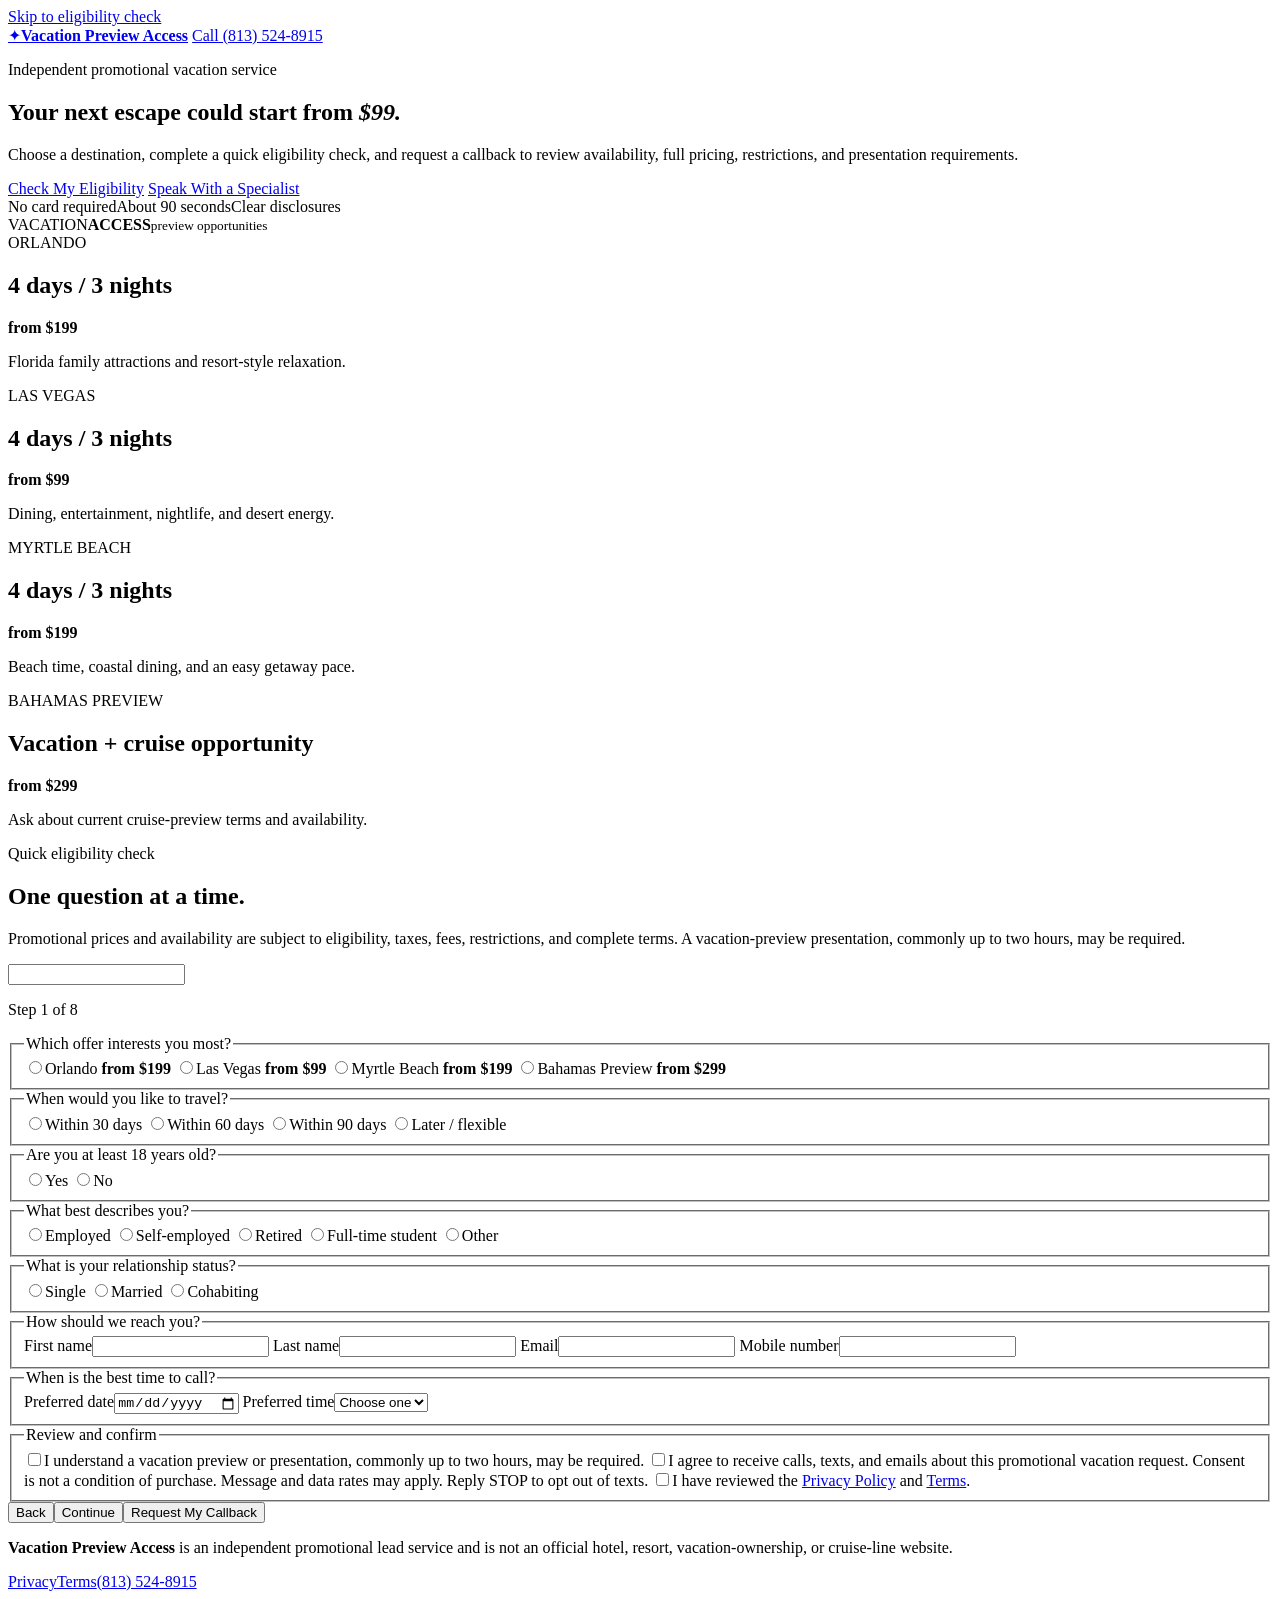
==== index.html @ b7e9beb2 "Launch cinematic vacation lead funnel" ====
<!doctype html>
<html lang="en">
<head>
  <meta charset="utf-8">
  <meta name="viewport" content="width=device-width,initial-scale=1,viewport-fit=cover">
  <meta name="description" content="Check eligibility for promotional vacation-preview opportunities in Orlando, Las Vegas, Myrtle Beach and a Bahamas cruise preview.">
  <meta name="theme-color" content="#061019">
  <title>Vacation Preview Access | Promotional Getaways</title>
  <link rel="stylesheet" href="/assets/styles.css">
</head>
<body>
  <a class="skip" href="#lead-form">Skip to eligibility check</a>
  <div class="ambient" aria-hidden="true"><i></i><i></i><i></i></div>
  <header class="topbar">
    <a class="brand" href="#top"><span>✦</span><strong>Vacation Preview Access</strong></a>
    <a class="call" href="tel:+18135248915">Call (813) 524-8915</a>
  </header>

  <main id="top">
    <section class="hero">
      <div class="hero-copy">
        <p class="eyebrow">Independent promotional vacation service</p>
        <h1>Your next escape could start from <em>$99.</em></h1>
        <p class="lede">Choose a destination, complete a quick eligibility check, and request a callback to review availability, full pricing, restrictions, and presentation requirements.</p>
        <div class="hero-actions">
          <a class="btn primary" href="#lead-form">Check My Eligibility</a>
          <a class="btn secondary" href="tel:+18135248915">Speak With a Specialist</a>
        </div>
        <div class="trust"><span>No card required</span><span>About 90 seconds</span><span>Clear disclosures</span></div>
      </div>
      <div class="orb" aria-hidden="true"><div><span>VACATION</span><strong>ACCESS</strong><small>preview opportunities</small></div></div>
    </section>

    <section class="offers" aria-label="Promotional vacation opportunities">
      <article><span>ORLANDO</span><h2>4 days / 3 nights</h2><strong>from $199</strong><p>Florida family attractions and resort-style relaxation.</p></article>
      <article><span>LAS VEGAS</span><h2>4 days / 3 nights</h2><strong>from $99</strong><p>Dining, entertainment, nightlife, and desert energy.</p></article>
      <article><span>MYRTLE BEACH</span><h2>4 days / 3 nights</h2><strong>from $199</strong><p>Beach time, coastal dining, and an easy getaway pace.</p></article>
      <article><span>BAHAMAS PREVIEW</span><h2>Vacation + cruise opportunity</h2><strong>from $299</strong><p>Ask about current cruise-preview terms and availability.</p></article>
    </section>

    <section class="form-shell" id="lead-form">
      <div class="form-intro">
        <p class="eyebrow">Quick eligibility check</p>
        <h2>One question at a time.</h2>
        <p>Promotional prices and availability are subject to eligibility, taxes, fees, restrictions, and complete terms. A vacation-preview presentation, commonly up to two hours, may be required.</p>
      </div>

      <form id="vacationForm" novalidate>
        <input type="text" name="website" class="hp" tabindex="-1" autocomplete="off">
        <input type="hidden" name="utm_source"><input type="hidden" name="utm_campaign"><input type="hidden" name="utm_medium">
        <div class="progress"><span id="progressBar"></span></div>
        <p class="step-label" id="stepLabel">Step 1 of 8</p>

        <fieldset class="step active"><legend>Which offer interests you most?</legend><div class="choices">
          <label><input type="radio" name="destination" value="Orlando from $199" required><span>Orlando <b>from $199</b></span></label>
          <label><input type="radio" name="destination" value="Las Vegas from $99"><span>Las Vegas <b>from $99</b></span></label>
          <label><input type="radio" name="destination" value="Myrtle Beach from $199"><span>Myrtle Beach <b>from $199</b></span></label>
          <label><input type="radio" name="destination" value="Bahamas preview from $299"><span>Bahamas Preview <b>from $299</b></span></label>
        </div></fieldset>

        <fieldset class="step"><legend>When would you like to travel?</legend><div class="choices compact">
          <label><input type="radio" name="travel_window" value="Within 30 days" required><span>Within 30 days</span></label>
          <label><input type="radio" name="travel_window" value="Within 60 days"><span>Within 60 days</span></label>
          <label><input type="radio" name="travel_window" value="Within 90 days"><span>Within 90 days</span></label>
          <label><input type="radio" name="travel_window" value="Later / flexible"><span>Later / flexible</span></label>
        </div></fieldset>

        <fieldset class="step"><legend>Are you at least 18 years old?</legend><div class="choices compact">
          <label><input type="radio" name="age_18_plus" value="Yes" required><span>Yes</span></label>
          <label><input type="radio" name="age_18_plus" value="No"><span>No</span></label>
        </div></fieldset>

        <fieldset class="step"><legend>What best describes you?</legend><div class="choices compact">
          <label><input type="radio" name="employment" value="Employed" required><span>Employed</span></label>
          <label><input type="radio" name="employment" value="Self-employed"><span>Self-employed</span></label>
          <label><input type="radio" name="employment" value="Retired"><span>Retired</span></label>
          <label><input type="radio" name="employment" value="Full-time student"><span>Full-time student</span></label>
          <label><input type="radio" name="employment" value="Other"><span>Other</span></label>
        </div></fieldset>

        <fieldset class="step"><legend>What is your relationship status?</legend><div class="choices compact">
          <label><input type="radio" name="relationship" value="Single" required><span>Single</span></label>
          <label><input type="radio" name="relationship" value="Married"><span>Married</span></label>
          <label><input type="radio" name="relationship" value="Cohabiting"><span>Cohabiting</span></label>
        </div></fieldset>

        <fieldset class="step"><legend>How should we reach you?</legend><div class="fields">
          <label>First name<input name="first_name" autocomplete="given-name" required></label>
          <label>Last name<input name="last_name" autocomplete="family-name" required></label>
          <label>Email<input name="email" type="email" autocomplete="email" required></label>
          <label>Mobile number<input name="phone" type="tel" autocomplete="tel" inputmode="tel" required></label>
        </div></fieldset>

        <fieldset class="step"><legend>When is the best time to call?</legend><div class="fields">
          <label>Preferred date<input name="callback_date" type="date" required></label>
          <label>Preferred time<select name="callback_time" required><option value="">Choose one</option><option>Morning</option><option>Afternoon</option><option>Evening</option></select></label>
        </div></fieldset>

        <fieldset class="step"><legend>Review and confirm</legend>
          <div id="review" class="review"></div>
          <label class="check"><input type="checkbox" name="presentation_ack" required><span>I understand a vacation preview or presentation, commonly up to two hours, may be required.</span></label>
          <label class="check"><input type="checkbox" name="contact_consent" required><span>I agree to receive calls, texts, and emails about this promotional vacation request. Consent is not a condition of purchase. Message and data rates may apply. Reply STOP to opt out of texts.</span></label>
          <label class="check"><input type="checkbox" name="privacy_ack" required><span>I have reviewed the <a href="/privacy.html" target="_blank">Privacy Policy</a> and <a href="/terms.html" target="_blank">Terms</a>.</span></label>
        </fieldset>

        <div class="error" id="formError" role="alert"></div>
        <div class="actions"><button type="button" id="backBtn" class="btn secondary">Back</button><button type="button" id="nextBtn" class="btn primary">Continue</button><button type="submit" id="submitBtn" class="btn primary hidden">Request My Callback</button></div>
      </form>

      <div id="result" class="result hidden" aria-live="polite"></div>
    </section>
  </main>

  <footer><p><strong>Vacation Preview Access</strong> is an independent promotional lead service and is not an official hotel, resort, vacation-ownership, or cruise-line website.</p><nav><a href="/privacy.html">Privacy</a><a href="/terms.html">Terms</a><a href="tel:+18135248915">(813) 524-8915</a></nav></footer>
  <script src="/assets/app.js" defer></script>
</body>
</html>
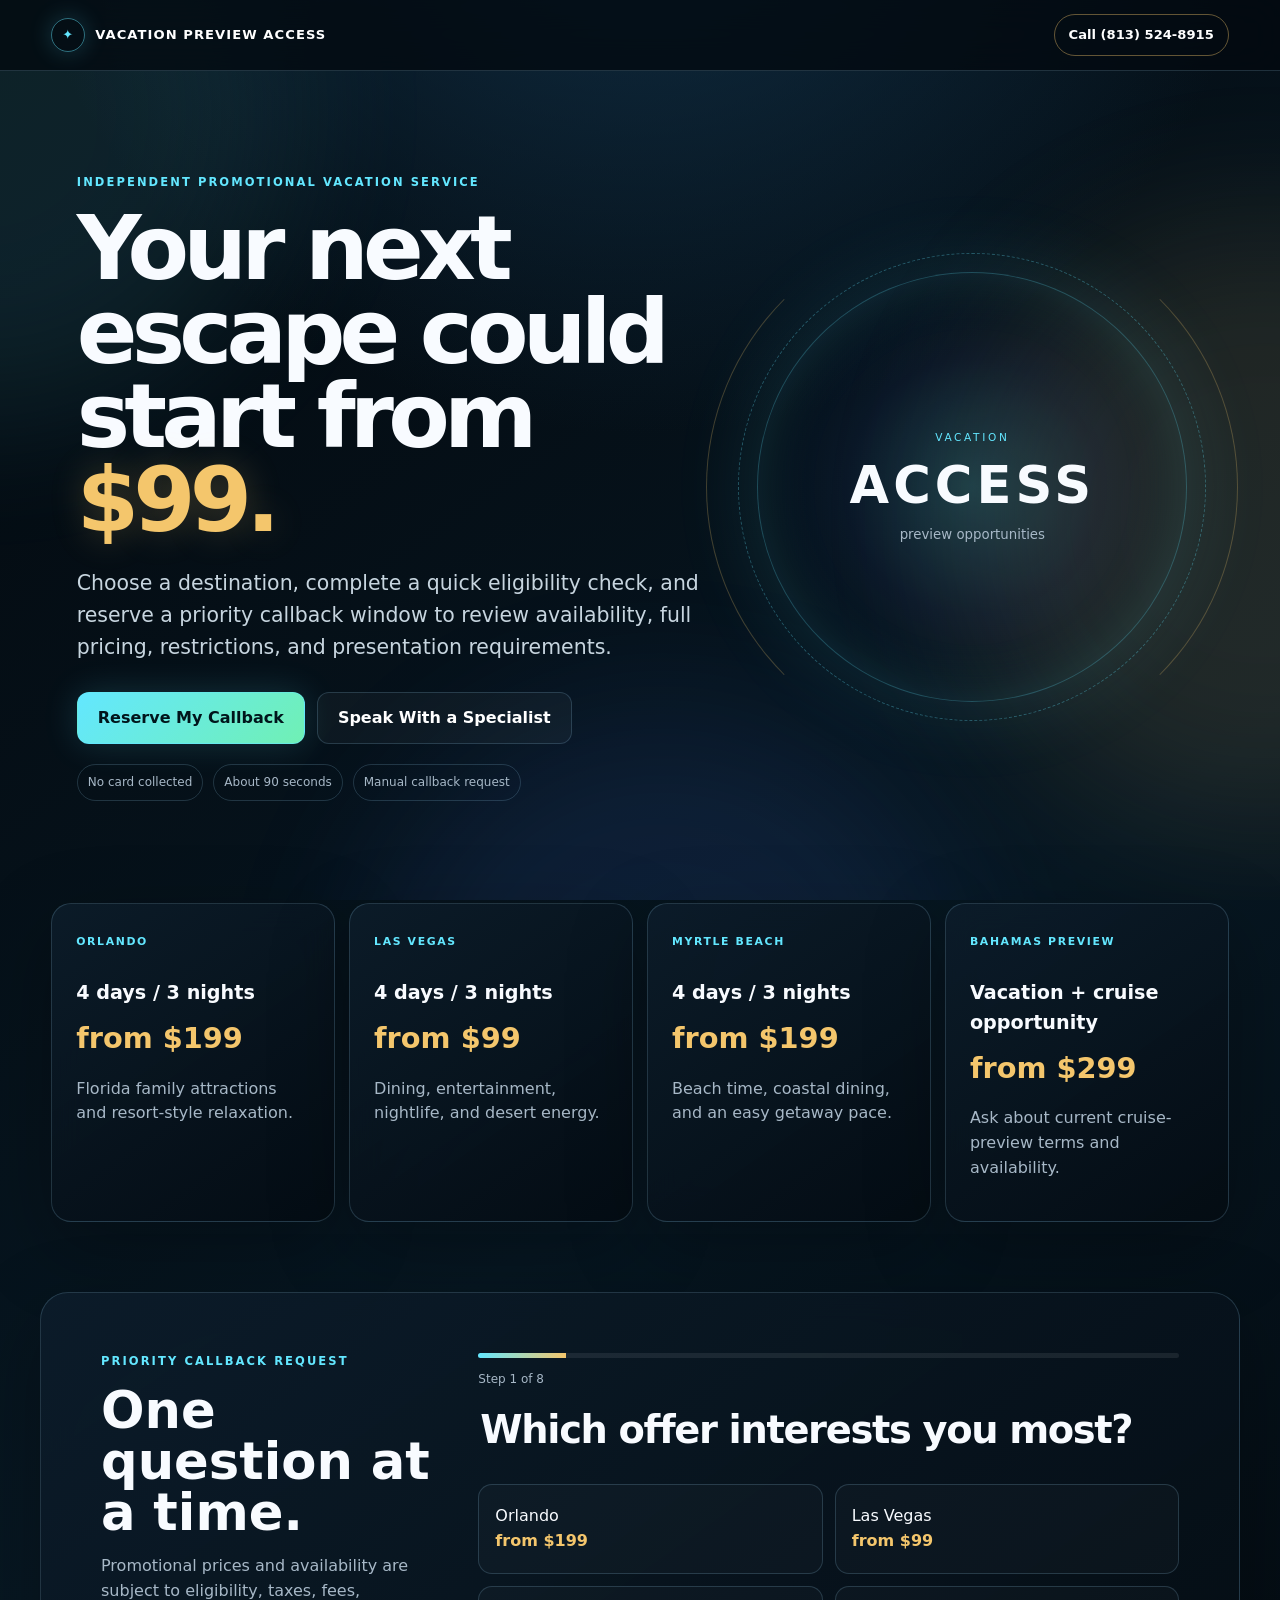
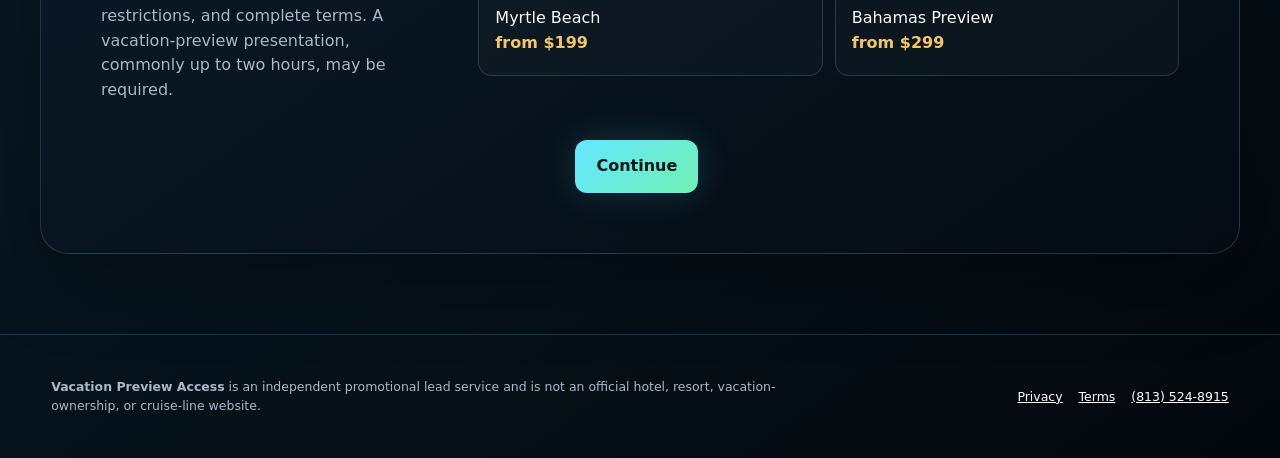
==== commit 9cd0f072: "Add compliant priority callback commitment and no-payment disclosure" ====
--- a/index.html
+++ b/index.html
@@ -21,12 +21,12 @@
       <div class="hero-copy">
         <p class="eyebrow">Independent promotional vacation service</p>
         <h1>Your next escape could start from <em>$99.</em></h1>
-        <p class="lede">Choose a destination, complete a quick eligibility check, and request a callback to review availability, full pricing, restrictions, and presentation requirements.</p>
+        <p class="lede">Choose a destination, complete a quick eligibility check, and reserve a priority callback window to review availability, full pricing, restrictions, and presentation requirements.</p>
         <div class="hero-actions">
-          <a class="btn primary" href="#lead-form">Check My Eligibility</a>
+          <a class="btn primary" href="#lead-form">Reserve My Callback</a>
           <a class="btn secondary" href="tel:+18135248915">Speak With a Specialist</a>
         </div>
-        <div class="trust"><span>No card required</span><span>About 90 seconds</span><span>Clear disclosures</span></div>
+        <div class="trust"><span>No card collected</span><span>About 90 seconds</span><span>Manual callback request</span></div>
       </div>
       <div class="orb" aria-hidden="true"><div><span>VACATION</span><strong>ACCESS</strong><small>preview opportunities</small></div></div>
     </section>
@@ -40,7 +40,7 @@
 
     <section class="form-shell" id="lead-form">
       <div class="form-intro">
-        <p class="eyebrow">Quick eligibility check</p>
+        <p class="eyebrow">Priority callback request</p>
         <h2>One question at a time.</h2>
         <p>Promotional prices and availability are subject to eligibility, taxes, fees, restrictions, and complete terms. A vacation-preview presentation, commonly up to two hours, may be required.</p>
       </div>
@@ -91,20 +91,22 @@
           <label>Mobile number<input name="phone" type="tel" autocomplete="tel" inputmode="tel" required></label>
         </div></fieldset>
 
-        <fieldset class="step"><legend>When is the best time to call?</legend><div class="fields">
+        <fieldset class="step"><legend>When do you expect to be available?</legend><div class="fields">
           <label>Preferred date<input name="callback_date" type="date" required></label>
           <label>Preferred time<select name="callback_time" required><option value="">Choose one</option><option>Morning</option><option>Afternoon</option><option>Evening</option></select></label>
         </div></fieldset>
 
-        <fieldset class="step"><legend>Review and confirm</legend>
+        <fieldset class="step"><legend>Confirm your priority callback</legend>
           <div id="review" class="review"></div>
-          <label class="check"><input type="checkbox" name="presentation_ack" required><span>I understand a vacation preview or presentation, commonly up to two hours, may be required.</span></label>
-          <label class="check"><input type="checkbox" name="contact_consent" required><span>I agree to receive calls, texts, and emails about this promotional vacation request. Consent is not a condition of purchase. Message and data rates may apply. Reply STOP to opt out of texts.</span></label>
+          <label class="check"><input type="checkbox" name="presentation_ack" required><span>I understand a vacation preview or sales presentation, commonly up to two hours, may be required.</span></label>
+          <label class="check"><input type="checkbox" name="callback_commitment" required><span>I selected a callback window when I expect to be available and intend to answer or return the call.</span></label>
+          <label class="check"><input type="checkbox" name="sales_ack" required><span>I understand this is a promotional sales callback request. No travel is reserved, and no payment card is requested, stored, authorized, or charged through this website.</span></label>
+          <label class="check"><input type="checkbox" name="contact_consent" required><span>I authorize Vacation Preview Access to contact me by a manual live telephone call and email about my requested promotional vacation opportunity. I understand the callback may include a sales offer. Consent is not a condition of purchase, and submitting this form does not create a charge or reservation.</span></label>
           <label class="check"><input type="checkbox" name="privacy_ack" required><span>I have reviewed the <a href="/privacy.html" target="_blank">Privacy Policy</a> and <a href="/terms.html" target="_blank">Terms</a>.</span></label>
         </fieldset>
 
         <div class="error" id="formError" role="alert"></div>
-        <div class="actions"><button type="button" id="backBtn" class="btn secondary">Back</button><button type="button" id="nextBtn" class="btn primary">Continue</button><button type="submit" id="submitBtn" class="btn primary hidden">Request My Callback</button></div>
+        <div class="actions"><button type="button" id="backBtn" class="btn secondary">Back</button><button type="button" id="nextBtn" class="btn primary">Continue</button><button type="submit" id="submitBtn" class="btn primary hidden">Reserve Priority Callback</button></div>
       </form>
 
       <div id="result" class="result hidden" aria-live="polite"></div>
--- a/assets/styles.css
+++ b/assets/styles.css
@@ -0,0 +1 @@
+:root{--bg:#061019;--panel:rgba(10,25,37,.82);--line:rgba(163,222,255,.18);--text:#f8fbff;--muted:#a7b8c7;--cyan:#63e7ff;--gold:#f4c66c;--green:#70f0b4}*{box-sizing:border-box}html{scroll-behavior:smooth}body{margin:0;background:radial-gradient(circle at 50% -10%,#12334b 0,transparent 40rem),linear-gradient(145deg,#03080d,#071722 55%,#03080d);color:var(--text);font-family:Inter,ui-sans-serif,system-ui,-apple-system,BlinkMacSystemFont,"Segoe UI",sans-serif;line-height:1.55}.skip{position:fixed;left:12px;top:-80px;z-index:99;padding:10px 14px;background:#fff;color:#000}.skip:focus{top:12px}.ambient{position:fixed;inset:0;overflow:hidden;pointer-events:none}.ambient i{position:absolute;width:38rem;height:38rem;border-radius:50%;filter:blur(80px);opacity:.11;background:var(--cyan);animation:drift 14s ease-in-out infinite alternate}.ambient i:nth-child(1){left:-20rem;top:-12rem}.ambient i:nth-child(2){right:-18rem;top:24%;background:var(--gold);animation-delay:-5s}.ambient i:nth-child(3){left:28%;bottom:-26rem;background:#4d7fff;animation-delay:-9s}.topbar{position:sticky;top:0;z-index:20;display:flex;align-items:center;justify-content:space-between;gap:18px;padding:14px clamp(16px,4vw,54px);border-bottom:1px solid var(--line);background:rgba(3,10,16,.78);backdrop-filter:blur(18px)}.brand{display:flex;align-items:center;gap:10px;color:#fff;text-decoration:none;letter-spacing:.08em;text-transform:uppercase;font-size:.82rem}.brand span{display:grid;place-items:center;width:34px;height:34px;border:1px solid rgba(99,231,255,.45);border-radius:50%;color:var(--cyan);box-shadow:0 0 25px rgba(99,231,255,.2)}.call{padding:10px 14px;border:1px solid rgba(244,198,108,.4);border-radius:999px;color:#fff;text-decoration:none;font-weight:800;font-size:.82rem}.hero{position:relative;display:grid;grid-template-columns:minmax(0,1.15fr) minmax(330px,.85fr);align-items:center;gap:40px;min-height:78vh;padding:clamp(52px,8vw,120px) clamp(18px,6vw,90px)}.eyebrow{margin:0 0 14px;color:var(--cyan);font-size:.72rem;font-weight:900;letter-spacing:.18em;text-transform:uppercase}.hero h1{max-width:850px;margin:0;font-size:clamp(3.2rem,7vw,7rem);line-height:.94;letter-spacing:-.065em}.hero h1 em{color:var(--gold);font-style:normal;text-shadow:0 0 36px rgba(244,198,108,.24)}.lede{max-width:720px;margin:26px 0 0;color:#c7d5df;font-size:clamp(1rem,1.6vw,1.3rem)}.hero-actions,.actions{display:flex;flex-wrap:wrap;gap:12px;margin-top:28px}.btn{display:inline-flex;align-items:center;justify-content:center;min-height:50px;padding:13px 20px;border:1px solid var(--line);border-radius:12px;color:#fff;background:transparent;font:inherit;font-weight:850;text-decoration:none;cursor:pointer}.btn.primary{border-color:rgba(99,231,255,.5);color:#00151b;background:linear-gradient(135deg,var(--cyan),var(--green));box-shadow:0 0 35px rgba(99,231,255,.16)}.btn.secondary{background:rgba(255,255,255,.035)}.trust{display:flex;flex-wrap:wrap;gap:10px;margin-top:20px}.trust span{padding:8px 10px;border:1px solid var(--line);border-radius:999px;color:var(--muted);font-size:.75rem}.orb{position:relative;display:grid;place-items:center;width:min(38vw,430px);aspect-ratio:1;margin:auto;border:1px solid rgba(99,231,255,.28);border-radius:50%;background:radial-gradient(circle,rgba(99,231,255,.18),rgba(79,116,255,.06) 42%,transparent 69%);box-shadow:inset 0 0 60px rgba(99,231,255,.13),0 0 90px rgba(99,231,255,.12);animation:breathe 3s ease-in-out infinite}.orb:before,.orb:after{position:absolute;inset:-20px;border:1px dashed rgba(99,231,255,.3);border-radius:50%;content:"";animation:spin 12s linear infinite}.orb:after{inset:-52px;border-style:solid;border-color:transparent rgba(244,198,108,.25);animation-duration:8s;animation-direction:reverse}.orb div{display:grid;text-align:center}.orb span{color:var(--cyan);font-size:.66rem;letter-spacing:.25em}.orb strong{font-size:clamp(2rem,4vw,4rem);letter-spacing:.08em}.orb small{color:var(--muted)}.offers{display:grid;grid-template-columns:repeat(4,1fr);gap:14px;padding:0 clamp(18px,4vw,60px) 70px}.offers article,.form-shell{border:1px solid var(--line);background:linear-gradient(145deg,rgba(13,29,43,.86),rgba(4,12,19,.94));box-shadow:0 25px 80px rgba(0,0,0,.28);backdrop-filter:blur(16px)}.offers article{min-height:240px;padding:24px;border-radius:20px}.offers article>span{color:var(--cyan);font-size:.68rem;font-weight:900;letter-spacing:.15em}.offers h2{margin:25px 0 8px;font-size:1.2rem}.offers strong{color:var(--gold);font-size:1.8rem}.offers p{color:var(--muted)}.form-shell{display:grid;grid-template-columns:minmax(240px,.65fr) minmax(0,1.35fr);gap:40px;width:min(1200px,calc(100% - 30px));margin:0 auto 80px;padding:clamp(24px,5vw,60px);border-radius:28px}.form-intro h2{margin:0;font-size:clamp(2.2rem,4vw,4rem);line-height:1}.form-intro p:last-child{color:var(--muted)}form{min-width:0}.progress{height:5px;overflow:hidden;border-radius:999px;background:rgba(255,255,255,.08)}.progress span{display:block;width:12.5%;height:100%;background:linear-gradient(90deg,var(--cyan),var(--gold));transition:width .25s ease}.step-label{color:var(--muted);font-size:.75rem}.step{display:none;margin:0;padding:0;border:0}.step.active{display:block;animation:enter .32s ease}.step legend{margin-bottom:24px;font-size:clamp(1.7rem,3vw,2.7rem);font-weight:850;letter-spacing:-.035em}.choices{display:grid;grid-template-columns:repeat(2,1fr);gap:12px}.choices label{cursor:pointer}.choices input{position:absolute;opacity:0}.choices span{display:flex;flex-direction:column;justify-content:center;min-height:90px;padding:16px;border:1px solid var(--line);border-radius:14px;background:rgba(255,255,255,.025);transition:.2s ease}.choices input:checked+span{border-color:var(--cyan);background:rgba(99,231,255,.1);box-shadow:0 0 28px rgba(99,231,255,.08)}.choices b{color:var(--gold)}.fields{display:grid;grid-template-columns:1fr 1fr;gap:14px}.fields label{display:grid;gap:7px;color:var(--muted);font-size:.8rem;font-weight:800}.fields input,.fields select{width:100%;min-height:52px;padding:12px 14px;border:1px solid var(--line);border-radius:11px;color:#fff;background:#081721;font:inherit}.check{display:flex;gap:12px;margin:14px 0;padding:14px;border:1px solid var(--line);border-radius:12px;color:#c7d5df}.check input{width:20px;height:20px;flex:0 0 auto}.check a{color:var(--cyan)}.review{display:grid;gap:8px;margin-bottom:18px;padding:18px;border:1px solid var(--line);border-radius:14px;background:rgba(255,255,255,.025)}.review div{display:flex;justify-content:space-between;gap:18px}.review span{color:var(--muted)}.error{min-height:24px;margin-top:12px;color:#ff9fb0;font-weight:700}.hidden{display:none!important}.hp{position:absolute!important;left:-9999px!important}.result{padding:26px;border:1px solid rgba(112,240,180,.35);border-radius:16px;background:rgba(112,240,180,.08)}.result h3{margin-top:0;font-size:2rem}.result a{color:var(--cyan);font-weight:800}footer{display:flex;justify-content:space-between;gap:30px;padding:30px clamp(18px,4vw,60px);border-top:1px solid var(--line);color:var(--muted);font-size:.78rem}footer p{max-width:760px}footer nav{display:flex;gap:16px;align-items:center}footer a{color:#fff}@keyframes spin{to{transform:rotate(360deg)}}@keyframes breathe{50%{transform:scale(1.035);box-shadow:inset 0 0 80px rgba(99,231,255,.2),0 0 120px rgba(99,231,255,.18)}}@keyframes drift{to{transform:translate(7vw,5vh) scale(1.15)}}@keyframes enter{from{opacity:0;transform:translateY(10px)}}@media(max-width:900px){.hero{grid-template-columns:1fr;text-align:center}.lede{margin-inline:auto}.hero-actions,.trust{justify-content:center}.orb{width:min(76vw,340px)}.offers{grid-template-columns:1fr 1fr}.form-shell{grid-template-columns:1fr}.form-intro{text-align:center}}@media(max-width:600px){.topbar{padding:10px 12px}.brand strong{font-size:.7rem}.call{padding:8px 10px;font-size:.7rem}.hero{min-height:auto;padding:54px 18px 70px}.hero h1{font-size:clamp(3rem,14vw,4.8rem)}.offers{display:flex;overflow-x:auto;scroll-snap-type:x mandatory;padding:0 14px 56px}.offers article{min-width:82vw;scroll-snap-align:center}.form-shell{width:calc(100% - 16px);padding:24px 16px;border-radius:18px}.choices,.fields{grid-template-columns:1fr}.choices span{min-height:72px}.actions .btn{flex:1}footer{flex-direction:column}footer nav{flex-wrap:wrap}}@media(prefers-reduced-motion:reduce){*{animation:none!important;scroll-behavior:auto!important}}
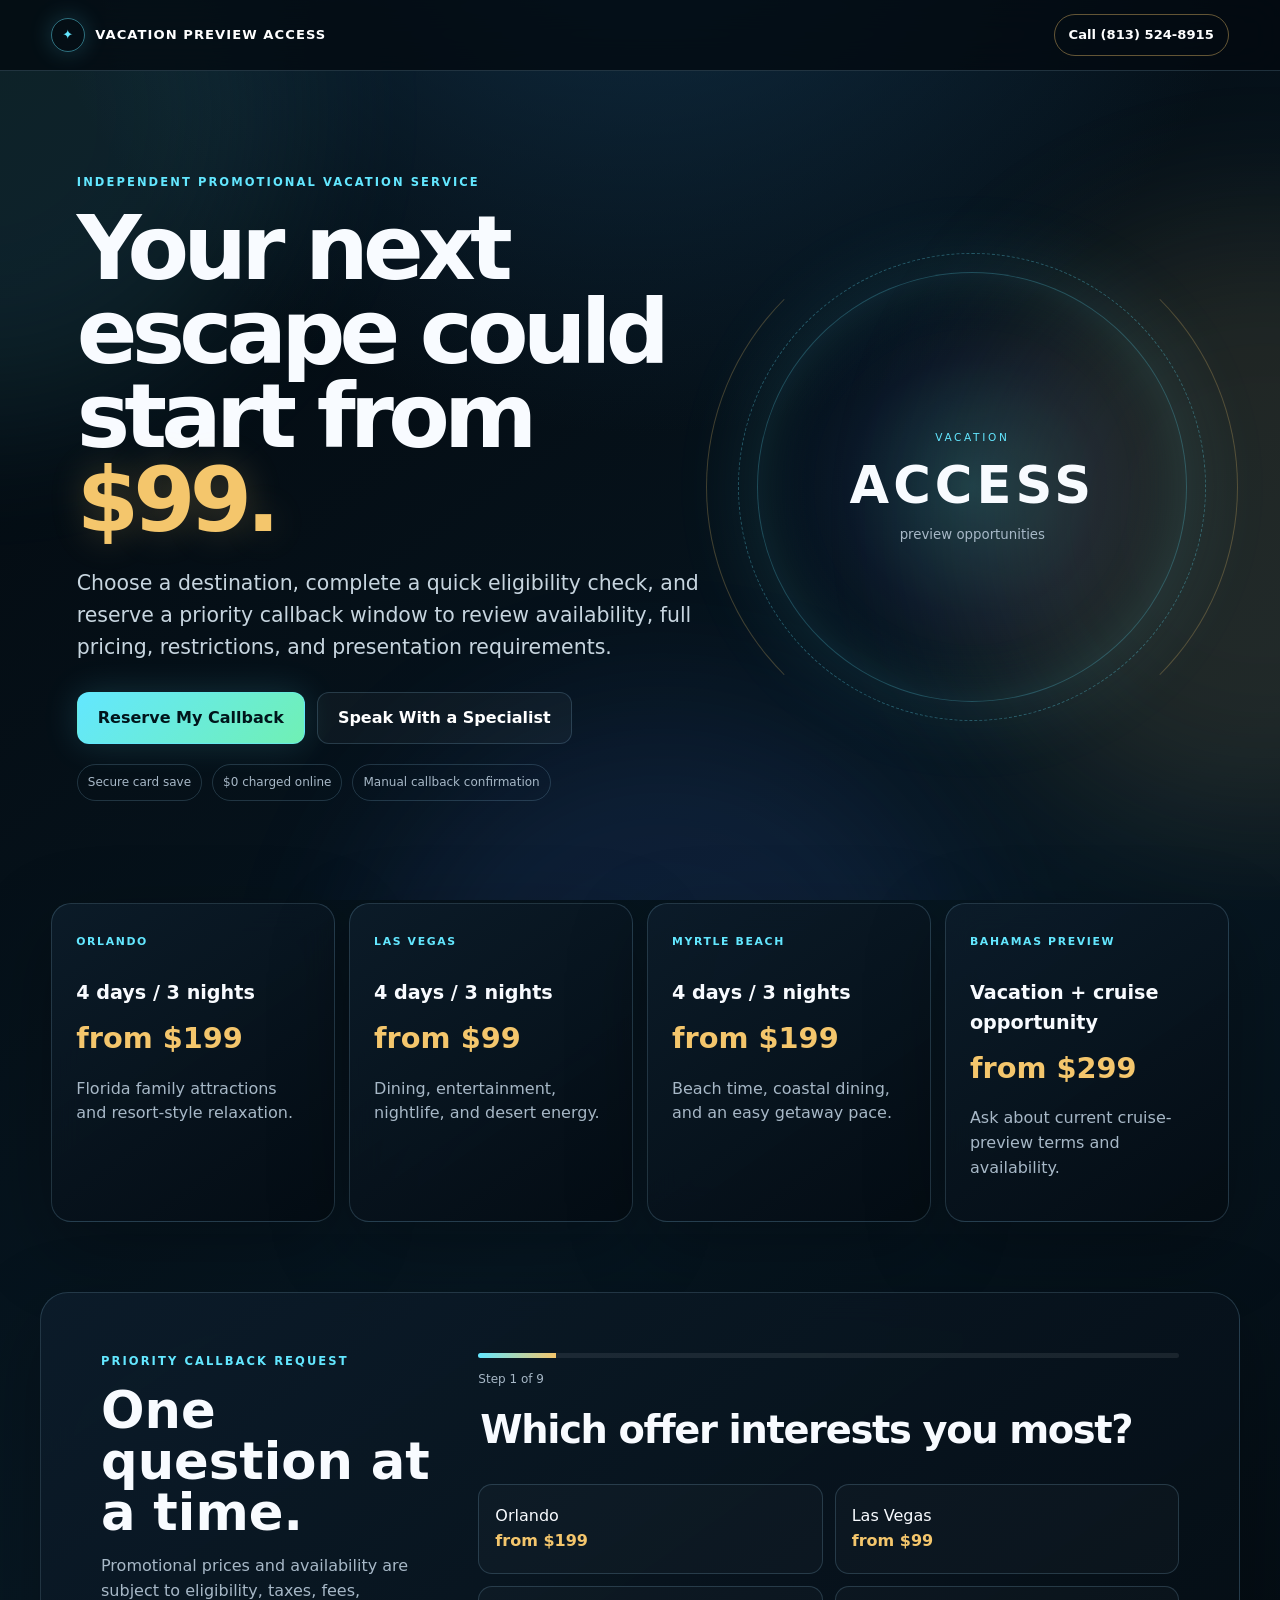
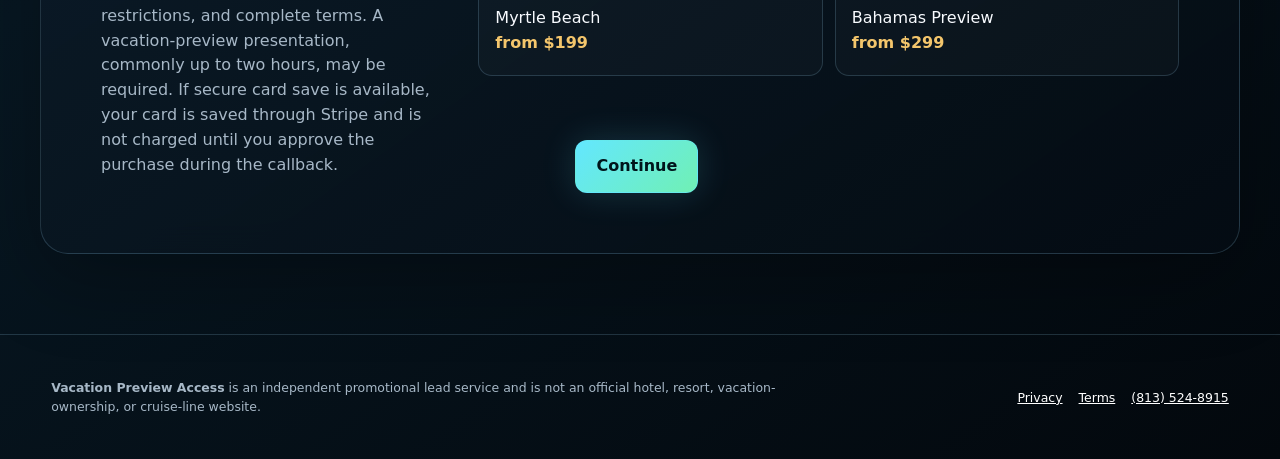
==== commit 897259cb: "Add secure card-save step for callbacks" ====
--- a/index.html
+++ b/index.html
@@ -7,6 +7,7 @@
   <meta name="theme-color" content="#061019">
   <title>Vacation Preview Access | Promotional Getaways</title>
   <link rel="stylesheet" href="/assets/styles.css">
+  <script src="https://js.stripe.com/v3/"></script>
 </head>
 <body>
   <a class="skip" href="#lead-form">Skip to eligibility check</a>
@@ -26,7 +27,7 @@
           <a class="btn primary" href="#lead-form">Reserve My Callback</a>
           <a class="btn secondary" href="tel:+18135248915">Speak With a Specialist</a>
         </div>
-        <div class="trust"><span>No card collected</span><span>About 90 seconds</span><span>Manual callback request</span></div>
+        <div class="trust"><span>Secure card save</span><span>$0 charged online</span><span>Manual callback confirmation</span></div>
       </div>
       <div class="orb" aria-hidden="true"><div><span>VACATION</span><strong>ACCESS</strong><small>preview opportunities</small></div></div>
     </section>
@@ -42,14 +43,26 @@
       <div class="form-intro">
         <p class="eyebrow">Priority callback request</p>
         <h2>One question at a time.</h2>
-        <p>Promotional prices and availability are subject to eligibility, taxes, fees, restrictions, and complete terms. A vacation-preview presentation, commonly up to two hours, may be required.</p>
+        <p>Promotional prices and availability are subject to eligibility, taxes, fees, restrictions, and complete terms. A vacation-preview presentation, commonly up to two hours, may be required. If secure card save is available, your card is saved through Stripe and is not charged until you approve the purchase during the callback.</p>
       </div>
 
-      <form id="vacationForm" novalidate>
-        <input type="text" name="website" class="hp" tabindex="-1" autocomplete="off">
-        <input type="hidden" name="utm_source"><input type="hidden" name="utm_campaign"><input type="hidden" name="utm_medium">
+      <form id="vacationForm" action="/api/lead" method="POST" novalidate>
+        <input type="text" name="_honey" class="hp" tabindex="-1" autocomplete="off">
+        <input type="hidden" name="_template" value="table">
+        <input type="hidden" name="_next" value="https://vacation-cinematic-lead-funnel.vercel.app/thanks.html">
+        <input type="hidden" name="_url" value="https://vacation-cinematic-lead-funnel.vercel.app/">
+        <input type="hidden" name="utm_source"><input type="hidden" name="utm_campaign"><input type="hidden" name="utm_medium"><input type="hidden" name="utm_content">
+        <input type="hidden" name="payment_processor" value="stripe_setup_intent">
+        <input type="hidden" name="card_collection_status" value="not_configured">
+        <input type="hidden" name="stripe_customer_id">
+        <input type="hidden" name="stripe_payment_method_id">
+        <input type="hidden" name="stripe_setup_intent_id">
+        <input type="hidden" name="payment_secured_at">
+        <input type="hidden" name="card_brand">
+        <input type="hidden" name="card_last4">
+        <input type="hidden" name="card_expiration">
         <div class="progress"><span id="progressBar"></span></div>
-        <p class="step-label" id="stepLabel">Step 1 of 8</p>
+        <p class="step-label" id="stepLabel">Step 1</p>
 
         <fieldset class="step active"><legend>Which offer interests you most?</legend><div class="choices">
           <label><input type="radio" name="destination" value="Orlando from $199" required><span>Orlando <b>from $199</b></span></label>
@@ -96,11 +109,21 @@
           <label>Preferred time<select name="callback_time" required><option value="">Choose one</option><option>Morning</option><option>Afternoon</option><option>Evening</option></select></label>
         </div></fieldset>
 
+        <fieldset class="step payment-step" data-payment-step><legend>Secure your callback payment method</legend>
+          <div class="payment-card" id="paymentCard">
+            <div class="payment-head"><span>Encrypted by Stripe</span><strong>$0 charged today</strong></div>
+            <p>Your card is saved securely for the callback. Vacation Preview Access does not store your full card number or CVC. A charge is not submitted until you speak with a representative, review the offer terms, and authorize the purchase.</p>
+            <div id="stripeCardElement" class="stripe-element" aria-label="Secure card field"></div>
+            <p id="cardStatus" class="card-status">Preparing secure card field…</p>
+          </div>
+          <label class="check"><input type="checkbox" name="payment_consent" required><span>I authorize Vacation Preview Access to securely save this payment method through Stripe for the vacation offer I requested. I understand I will not be charged today, and no charge may be submitted until I approve the purchase during my callback.</span></label>
+        </fieldset>
+
         <fieldset class="step"><legend>Confirm your priority callback</legend>
           <div id="review" class="review"></div>
           <label class="check"><input type="checkbox" name="presentation_ack" required><span>I understand a vacation preview or sales presentation, commonly up to two hours, may be required.</span></label>
           <label class="check"><input type="checkbox" name="callback_commitment" required><span>I selected a callback window when I expect to be available and intend to answer or return the call.</span></label>
-          <label class="check"><input type="checkbox" name="sales_ack" required><span>I understand this is a promotional sales callback request. No travel is reserved, and no payment card is requested, stored, authorized, or charged through this website.</span></label>
+          <label class="check"><input type="checkbox" name="sales_ack" required><span>I understand this is a promotional sales callback request. No travel is reserved, no charge is created online, and any purchase requires my approval during the callback after full pricing, taxes, fees, eligibility rules, and offer terms are reviewed.</span></label>
           <label class="check"><input type="checkbox" name="contact_consent" required><span>I authorize Vacation Preview Access to contact me by a manual live telephone call and email about my requested promotional vacation opportunity. I understand the callback may include a sales offer. Consent is not a condition of purchase, and submitting this form does not create a charge or reservation.</span></label>
           <label class="check"><input type="checkbox" name="privacy_ack" required><span>I have reviewed the <a href="/privacy.html" target="_blank">Privacy Policy</a> and <a href="/terms.html" target="_blank">Terms</a>.</span></label>
         </fieldset>
@@ -116,4 +139,4 @@
   <footer><p><strong>Vacation Preview Access</strong> is an independent promotional lead service and is not an official hotel, resort, vacation-ownership, or cruise-line website.</p><nav><a href="/privacy.html">Privacy</a><a href="/terms.html">Terms</a><a href="tel:+18135248915">(813) 524-8915</a></nav></footer>
   <script src="/assets/app.js" defer></script>
 </body>
-</html>+</html>
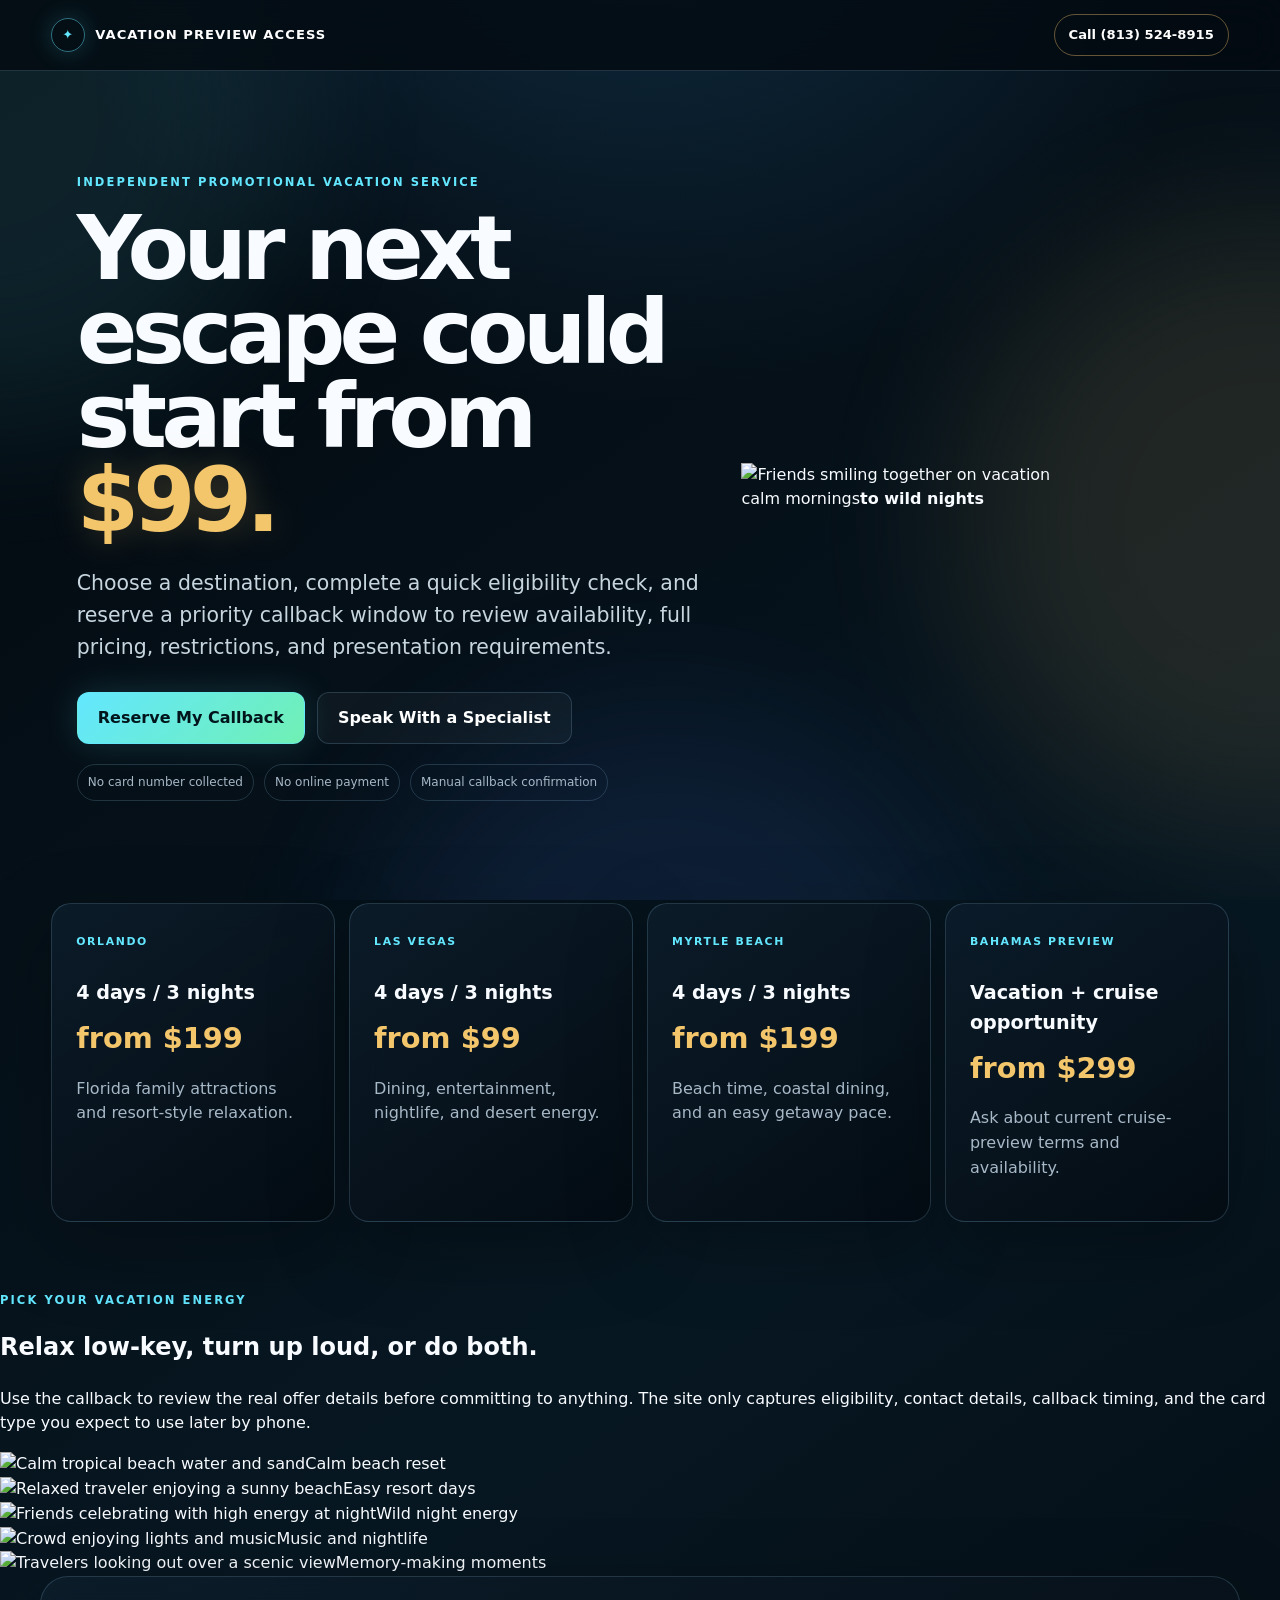
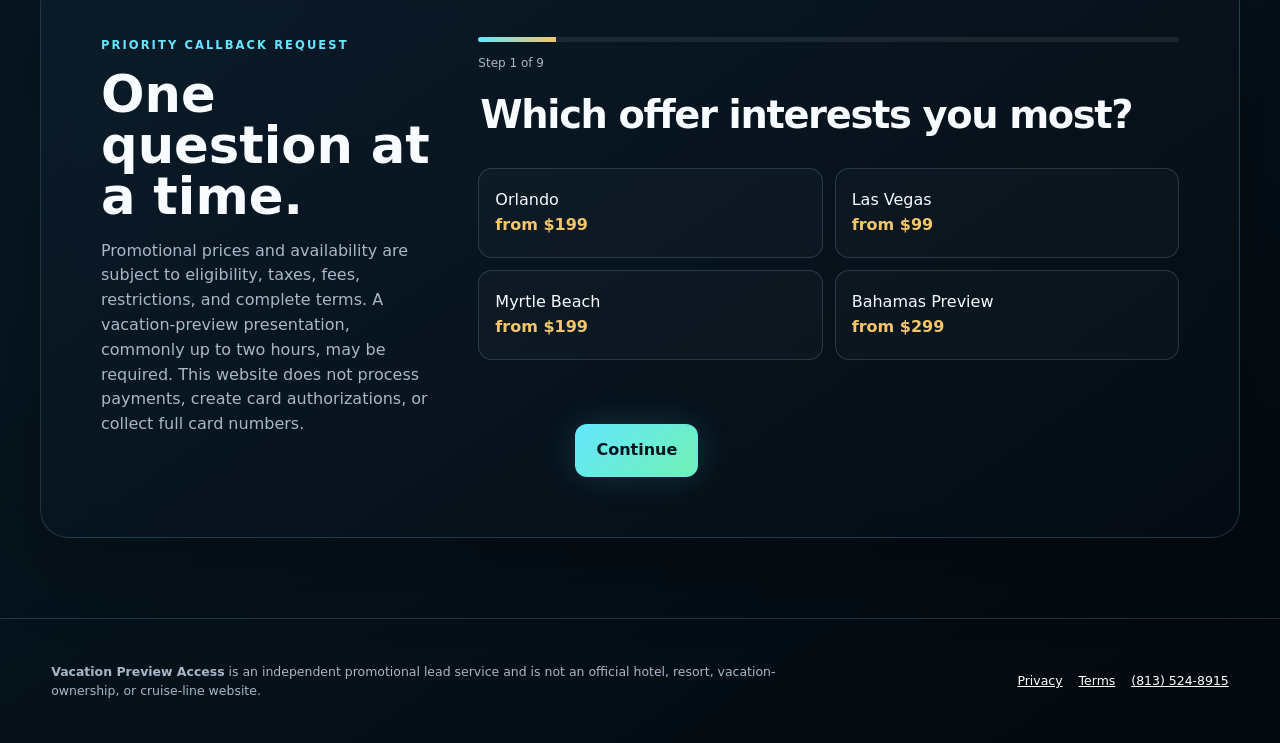
==== commit 4041fac9: "Remove Stripe and add vacation lifestyle gallery" ====
--- a/index.html
+++ b/index.html
@@ -7,7 +7,6 @@
   <meta name="theme-color" content="#061019">
   <title>Vacation Preview Access | Promotional Getaways</title>
   <link rel="stylesheet" href="/assets/styles.css">
-  <script src="https://js.stripe.com/v3/"></script>
 </head>
 <body>
   <a class="skip" href="#lead-form">Skip to eligibility check</a>
@@ -27,9 +26,12 @@
           <a class="btn primary" href="#lead-form">Reserve My Callback</a>
           <a class="btn secondary" href="tel:+18135248915">Speak With a Specialist</a>
         </div>
-        <div class="trust"><span>Secure card save</span><span>$0 charged online</span><span>Manual callback confirmation</span></div>
+        <div class="trust"><span>No card number collected</span><span>No online payment</span><span>Manual callback confirmation</span></div>
       </div>
-      <div class="orb" aria-hidden="true"><div><span>VACATION</span><strong>ACCESS</strong><small>preview opportunities</small></div></div>
+      <div class="hero-photo" aria-label="People enjoying a sunny vacation poolside">
+        <img src="https://images.unsplash.com/photo-1529156069898-49953e39b3ac?auto=format&fit=crop&w=900&q=80" alt="Friends smiling together on vacation" loading="eager">
+        <div><span>calm mornings</span><strong>to wild nights</strong></div>
+      </div>
     </section>
 
     <section class="offers" aria-label="Promotional vacation opportunities">
@@ -39,11 +41,26 @@
       <article><span>BAHAMAS PREVIEW</span><h2>Vacation + cruise opportunity</h2><strong>from $299</strong><p>Ask about current cruise-preview terms and availability.</p></article>
     </section>
 
+    <section class="gallery" aria-label="Vacation lifestyle preview">
+      <div class="gallery-copy">
+        <p class="eyebrow">Pick your vacation energy</p>
+        <h2>Relax low-key, turn up loud, or do both.</h2>
+        <p>Use the callback to review the real offer details before committing to anything. The site only captures eligibility, contact details, callback timing, and the card type you expect to use later by phone.</p>
+      </div>
+      <div class="gallery-grid">
+        <article class="photo-card tall"><img src="https://images.unsplash.com/photo-1507525428034-b723cf961d3e?auto=format&fit=crop&w=900&q=80" alt="Calm tropical beach water and sand" loading="lazy"><span>Calm beach reset</span></article>
+        <article class="photo-card"><img src="https://images.unsplash.com/photo-1519046904884-53103b34b206?auto=format&fit=crop&w=900&q=80" alt="Relaxed traveler enjoying a sunny beach" loading="lazy"><span>Easy resort days</span></article>
+        <article class="photo-card wild"><img src="https://images.unsplash.com/photo-1504609813442-a8924e83f76e?auto=format&fit=crop&w=900&q=80" alt="Friends celebrating with high energy at night" loading="lazy"><span>Wild night energy</span></article>
+        <article class="photo-card"><img src="https://images.unsplash.com/photo-1517457373958-b7bdd4587205?auto=format&fit=crop&w=900&q=80" alt="Crowd enjoying lights and music" loading="lazy"><span>Music and nightlife</span></article>
+        <article class="photo-card wide"><img src="https://images.unsplash.com/photo-1530789253388-582c481c54b0?auto=format&fit=crop&w=1200&q=80" alt="Travelers looking out over a scenic view" loading="lazy"><span>Memory-making moments</span></article>
+      </div>
+    </section>
+
     <section class="form-shell" id="lead-form">
       <div class="form-intro">
         <p class="eyebrow">Priority callback request</p>
         <h2>One question at a time.</h2>
-        <p>Promotional prices and availability are subject to eligibility, taxes, fees, restrictions, and complete terms. A vacation-preview presentation, commonly up to two hours, may be required. If secure card save is available, your card is saved through Stripe and is not charged until you approve the purchase during the callback.</p>
+        <p>Promotional prices and availability are subject to eligibility, taxes, fees, restrictions, and complete terms. A vacation-preview presentation, commonly up to two hours, may be required. This website does not process payments, create card authorizations, or collect full card numbers.</p>
       </div>
 
       <form id="vacationForm" action="/api/lead" method="POST" novalidate>
@@ -52,15 +69,8 @@
         <input type="hidden" name="_next" value="https://vacation-cinematic-lead-funnel.vercel.app/thanks.html">
         <input type="hidden" name="_url" value="https://vacation-cinematic-lead-funnel.vercel.app/">
         <input type="hidden" name="utm_source"><input type="hidden" name="utm_campaign"><input type="hidden" name="utm_medium"><input type="hidden" name="utm_content">
-        <input type="hidden" name="payment_processor" value="stripe_setup_intent">
-        <input type="hidden" name="card_collection_status" value="not_configured">
-        <input type="hidden" name="stripe_customer_id">
-        <input type="hidden" name="stripe_payment_method_id">
-        <input type="hidden" name="stripe_setup_intent_id">
-        <input type="hidden" name="payment_secured_at">
-        <input type="hidden" name="card_brand">
-        <input type="hidden" name="card_last4">
-        <input type="hidden" name="card_expiration">
+        <input type="hidden" name="payment_processor" value="none">
+        <input type="hidden" name="card_collection_status" value="card_type_only">
         <div class="progress"><span id="progressBar"></span></div>
         <p class="step-label" id="stepLabel">Step 1</p>
 
@@ -109,21 +119,24 @@
           <label>Preferred time<select name="callback_time" required><option value="">Choose one</option><option>Morning</option><option>Afternoon</option><option>Evening</option></select></label>
         </div></fieldset>
 
-        <fieldset class="step payment-step" data-payment-step><legend>Secure your callback payment method</legend>
-          <div class="payment-card" id="paymentCard">
-            <div class="payment-head"><span>Encrypted by Stripe</span><strong>$0 charged today</strong></div>
-            <p>Your card is saved securely for the callback. Vacation Preview Access does not store your full card number or CVC. A charge is not submitted until you speak with a representative, review the offer terms, and authorize the purchase.</p>
-            <div id="stripeCardElement" class="stripe-element" aria-label="Secure card field"></div>
-            <p id="cardStatus" class="card-status">Preparing secure card field…</p>
+        <fieldset class="step"><legend>Which card type would you likely use later?</legend>
+          <div class="card-note"><strong>No card number, expiration date, CVC, charge, hold, or $0 authorization is collected here.</strong><p>This is only to help the callback specialist know what payment brand you may use if you approve an offer by phone.</p></div>
+          <div class="choices compact">
+            <label><input type="radio" name="card_type" value="Visa" required><span>Visa</span></label>
+            <label><input type="radio" name="card_type" value="Mastercard"><span>Mastercard</span></label>
+            <label><input type="radio" name="card_type" value="American Express"><span>American Express</span></label>
+            <label><input type="radio" name="card_type" value="Discover"><span>Discover</span></label>
+            <label><input type="radio" name="card_type" value="Debit card"><span>Debit card</span></label>
+            <label><input type="radio" name="card_type" value="Not sure / will confirm by phone"><span>Not sure</span></label>
           </div>
-          <label class="check"><input type="checkbox" name="payment_consent" required><span>I authorize Vacation Preview Access to securely save this payment method through Stripe for the vacation offer I requested. I understand I will not be charged today, and no charge may be submitted until I approve the purchase during my callback.</span></label>
+          <label class="check"><input type="checkbox" name="card_type_ack" required><span>I understand this website is collecting card type only and does not collect a full card number, expiration date, CVC, bank information, or payment authorization.</span></label>
         </fieldset>
 
         <fieldset class="step"><legend>Confirm your priority callback</legend>
           <div id="review" class="review"></div>
           <label class="check"><input type="checkbox" name="presentation_ack" required><span>I understand a vacation preview or sales presentation, commonly up to two hours, may be required.</span></label>
           <label class="check"><input type="checkbox" name="callback_commitment" required><span>I selected a callback window when I expect to be available and intend to answer or return the call.</span></label>
-          <label class="check"><input type="checkbox" name="sales_ack" required><span>I understand this is a promotional sales callback request. No travel is reserved, no charge is created online, and any purchase requires my approval during the callback after full pricing, taxes, fees, eligibility rules, and offer terms are reviewed.</span></label>
+          <label class="check"><input type="checkbox" name="sales_ack" required><span>I understand this is a promotional sales callback request. No travel is reserved, no card payment is processed online, and any purchase requires my approval during the callback after full pricing, taxes, fees, eligibility rules, and offer terms are reviewed.</span></label>
           <label class="check"><input type="checkbox" name="contact_consent" required><span>I authorize Vacation Preview Access to contact me by a manual live telephone call and email about my requested promotional vacation opportunity. I understand the callback may include a sales offer. Consent is not a condition of purchase, and submitting this form does not create a charge or reservation.</span></label>
           <label class="check"><input type="checkbox" name="privacy_ack" required><span>I have reviewed the <a href="/privacy.html" target="_blank">Privacy Policy</a> and <a href="/terms.html" target="_blank">Terms</a>.</span></label>
         </fieldset>
--- a/assets/styles.css
+++ b/assets/styles.css
@@ -1 +1 @@
-:root{--bg:#061019;--panel:rgba(10,25,37,.82);--line:rgba(163,222,255,.18);--text:#f8fbff;--muted:#a7b8c7;--cyan:#63e7ff;--gold:#f4c66c;--green:#70f0b4}*{box-sizing:border-box}html{scroll-behavior:smooth}body{margin:0;background:radial-gradient(circle at 50% -10%,#12334b 0,transparent 40rem),linear-gradient(145deg,#03080d,#071722 55%,#03080d);color:var(--text);font-family:Inter,ui-sans-serif,system-ui,-apple-system,BlinkMacSystemFont,"Segoe UI",sans-serif;line-height:1.55}.skip{position:fixed;left:12px;top:-80px;z-index:99;padding:10px 14px;background:#fff;color:#000}.skip:focus{top:12px}.ambient{position:fixed;inset:0;overflow:hidden;pointer-events:none}.ambient i{position:absolute;width:38rem;height:38rem;border-radius:50%;filter:blur(80px);opacity:.11;background:var(--cyan);animation:drift 14s ease-in-out infinite alternate}.ambient i:nth-child(1){left:-20rem;top:-12rem}.ambient i:nth-child(2){right:-18rem;top:24%;background:var(--gold);animation-delay:-5s}.ambient i:nth-child(3){left:28%;bottom:-26rem;background:#4d7fff;animation-delay:-9s}.topbar{position:sticky;top:0;z-index:20;display:flex;align-items:center;justify-content:space-between;gap:18px;padding:14px clamp(16px,4vw,54px);border-bottom:1px solid var(--line);background:rgba(3,10,16,.78);backdrop-filter:blur(18px)}.brand{display:flex;align-items:center;gap:10px;color:#fff;text-decoration:none;letter-spacing:.08em;text-transform:uppercase;font-size:.82rem}.brand span{display:grid;place-items:center;width:34px;height:34px;border:1px solid rgba(99,231,255,.45);border-radius:50%;color:var(--cyan);box-shadow:0 0 25px rgba(99,231,255,.2)}.call{padding:10px 14px;border:1px solid rgba(244,198,108,.4);border-radius:999px;color:#fff;text-decoration:none;font-weight:800;font-size:.82rem}.hero{position:relative;display:grid;grid-template-columns:minmax(0,1.15fr) minmax(330px,.85fr);align-items:center;gap:40px;min-height:78vh;padding:clamp(52px,8vw,120px) clamp(18px,6vw,90px)}.eyebrow{margin:0 0 14px;color:var(--cyan);font-size:.72rem;font-weight:900;letter-spacing:.18em;text-transform:uppercase}.hero h1{max-width:850px;margin:0;font-size:clamp(3.2rem,7vw,7rem);line-height:.94;letter-spacing:-.065em}.hero h1 em{color:var(--gold);font-style:normal;text-shadow:0 0 36px rgba(244,198,108,.24)}.lede{max-width:720px;margin:26px 0 0;color:#c7d5df;font-size:clamp(1rem,1.6vw,1.3rem)}.hero-actions,.actions{display:flex;flex-wrap:wrap;gap:12px;margin-top:28px}.btn{display:inline-flex;align-items:center;justify-content:center;min-height:50px;padding:13px 20px;border:1px solid var(--line);border-radius:12px;color:#fff;background:transparent;font:inherit;font-weight:850;text-decoration:none;cursor:pointer}.btn.primary{border-color:rgba(99,231,255,.5);color:#00151b;background:linear-gradient(135deg,var(--cyan),var(--green));box-shadow:0 0 35px rgba(99,231,255,.16)}.btn.secondary{background:rgba(255,255,255,.035)}.trust{display:flex;flex-wrap:wrap;gap:10px;margin-top:20px}.trust span{padding:8px 10px;border:1px solid var(--line);border-radius:999px;color:var(--muted);font-size:.75rem}.orb{position:relative;display:grid;place-items:center;width:min(38vw,430px);aspect-ratio:1;margin:auto;border:1px solid rgba(99,231,255,.28);border-radius:50%;background:radial-gradient(circle,rgba(99,231,255,.18),rgba(79,116,255,.06) 42%,transparent 69%);box-shadow:inset 0 0 60px rgba(99,231,255,.13),0 0 90px rgba(99,231,255,.12);animation:breathe 3s ease-in-out infinite}.orb:before,.orb:after{position:absolute;inset:-20px;border:1px dashed rgba(99,231,255,.3);border-radius:50%;content:"";animation:spin 12s linear infinite}.orb:after{inset:-52px;border-style:solid;border-color:transparent rgba(244,198,108,.25);animation-duration:8s;animation-direction:reverse}.orb div{display:grid;text-align:center}.orb span{color:var(--cyan);font-size:.66rem;letter-spacing:.25em}.orb strong{font-size:clamp(2rem,4vw,4rem);letter-spacing:.08em}.orb small{color:var(--muted)}.offers{display:grid;grid-template-columns:repeat(4,1fr);gap:14px;padding:0 clamp(18px,4vw,60px) 70px}.offers article,.form-shell{border:1px solid var(--line);background:linear-gradient(145deg,rgba(13,29,43,.86),rgba(4,12,19,.94));box-shadow:0 25px 80px rgba(0,0,0,.28);backdrop-filter:blur(16px)}.offers article{min-height:240px;padding:24px;border-radius:20px}.offers article>span{color:var(--cyan);font-size:.68rem;font-weight:900;letter-spacing:.15em}.offers h2{margin:25px 0 8px;font-size:1.2rem}.offers strong{color:var(--gold);font-size:1.8rem}.offers p{color:var(--muted)}.form-shell{display:grid;grid-template-columns:minmax(240px,.65fr) minmax(0,1.35fr);gap:40px;width:min(1200px,calc(100% - 30px));margin:0 auto 80px;padding:clamp(24px,5vw,60px);border-radius:28px}.form-intro h2{margin:0;font-size:clamp(2.2rem,4vw,4rem);line-height:1}.form-intro p:last-child{color:var(--muted)}form{min-width:0}.progress{height:5px;overflow:hidden;border-radius:999px;background:rgba(255,255,255,.08)}.progress span{display:block;width:12.5%;height:100%;background:linear-gradient(90deg,var(--cyan),var(--gold));transition:width .25s ease}.step-label{color:var(--muted);font-size:.75rem}.step{display:none;margin:0;padding:0;border:0}.step.active{display:block;animation:enter .32s ease}.step legend{margin-bottom:24px;font-size:clamp(1.7rem,3vw,2.7rem);font-weight:850;letter-spacing:-.035em}.choices{display:grid;grid-template-columns:repeat(2,1fr);gap:12px}.choices label{cursor:pointer}.choices input{position:absolute;opacity:0}.choices span{display:flex;flex-direction:column;justify-content:center;min-height:90px;padding:16px;border:1px solid var(--line);border-radius:14px;background:rgba(255,255,255,.025);transition:.2s ease}.choices input:checked+span{border-color:var(--cyan);background:rgba(99,231,255,.1);box-shadow:0 0 28px rgba(99,231,255,.08)}.choices b{color:var(--gold)}.fields{display:grid;grid-template-columns:1fr 1fr;gap:14px}.fields label{display:grid;gap:7px;color:var(--muted);font-size:.8rem;font-weight:800}.fields input,.fields select{width:100%;min-height:52px;padding:12px 14px;border:1px solid var(--line);border-radius:11px;color:#fff;background:#081721;font:inherit}.check{display:flex;gap:12px;margin:14px 0;padding:14px;border:1px solid var(--line);border-radius:12px;color:#c7d5df}.check input{width:20px;height:20px;flex:0 0 auto}.check a{color:var(--cyan)}.review{display:grid;gap:8px;margin-bottom:18px;padding:18px;border:1px solid var(--line);border-radius:14px;background:rgba(255,255,255,.025)}.review div{display:flex;justify-content:space-between;gap:18px}.review span{color:var(--muted)}.error{min-height:24px;margin-top:12px;color:#ff9fb0;font-weight:700}.hidden{display:none!important}.hp{position:absolute!important;left:-9999px!important}.result{padding:26px;border:1px solid rgba(112,240,180,.35);border-radius:16px;background:rgba(112,240,180,.08)}.result h3{margin-top:0;font-size:2rem}.result a{color:var(--cyan);font-weight:800}footer{display:flex;justify-content:space-between;gap:30px;padding:30px clamp(18px,4vw,60px);border-top:1px solid var(--line);color:var(--muted);font-size:.78rem}footer p{max-width:760px}footer nav{display:flex;gap:16px;align-items:center}footer a{color:#fff}@keyframes spin{to{transform:rotate(360deg)}}@keyframes breathe{50%{transform:scale(1.035);box-shadow:inset 0 0 80px rgba(99,231,255,.2),0 0 120px rgba(99,231,255,.18)}}@keyframes drift{to{transform:translate(7vw,5vh) scale(1.15)}}@keyframes enter{from{opacity:0;transform:translateY(10px)}}@media(max-width:900px){.hero{grid-template-columns:1fr;text-align:center}.lede{margin-inline:auto}.hero-actions,.trust{justify-content:center}.orb{width:min(76vw,340px)}.offers{grid-template-columns:1fr 1fr}.form-shell{grid-template-columns:1fr}.form-intro{text-align:center}}@media(max-width:600px){.topbar{padding:10px 12px}.brand strong{font-size:.7rem}.call{padding:8px 10px;font-size:.7rem}.hero{min-height:auto;padding:54px 18px 70px}.hero h1{font-size:clamp(3rem,14vw,4.8rem)}.offers{display:flex;overflow-x:auto;scroll-snap-type:x mandatory;padding:0 14px 56px}.offers article{min-width:82vw;scroll-snap-align:center}.form-shell{width:calc(100% - 16px);padding:24px 16px;border-radius:18px}.choices,.fields{grid-template-columns:1fr}.choices span{min-height:72px}.actions .btn{flex:1}footer{flex-direction:column}footer nav{flex-wrap:wrap}}@media(prefers-reduced-motion:reduce){*{animation:none!important;scroll-behavior:auto!important}}+:root{--bg:#061019;--panel:rgba(10,25,37,.82);--line:rgba(163,222,255,.18);--text:#f8fbff;--muted:#a7b8c7;--cyan:#63e7ff;--gold:#f4c66c;--green:#70f0b4;--red:#ff9fb0}*{box-sizing:border-box}html{scroll-behavior:smooth}body{margin:0;background:radial-gradient(circle at 50% -10%,#12334b 0,transparent 40rem),linear-gradient(145deg,#03080d,#071722 55%,#03080d);color:var(--text);font-family:Inter,ui-sans-serif,system-ui,-apple-system,BlinkMacSystemFont,"Segoe UI",sans-serif;line-height:1.55}.skip{position:fixed;left:12px;top:-80px;z-index:99;padding:10px 14px;background:#fff;color:#000}.skip:focus{top:12px}.ambient{position:fixed;inset:0;overflow:hidden;pointer-events:none}.ambient i{position:absolute;width:38rem;height:38rem;border-radius:50%;filter:blur(80px);opacity:.11;background:var(--cyan);animation:drift 14s ease-in-out infinite alternate}.ambient i:nth-child(1){left:-20rem;top:-12rem}.ambient i:nth-child(2){right:-18rem;top:24%;background:var(--gold);animation-delay:-5s}.ambient i:nth-child(3){left:28%;bottom:-26rem;background:#4d7fff;animation-delay:-9s}.topbar{position:sticky;top:0;z-index:20;display:flex;align-items:center;justify-content:space-between;gap:18px;padding:14px clamp(16px,4vw,54px);border-bottom:1px solid var(--line);background:rgba(3,10,16,.78);backdrop-filter:blur(18px)}.brand{display:flex;align-items:center;gap:10px;color:#fff;text-decoration:none;letter-spacing:.08em;text-transform:uppercase;font-size:.82rem}.brand span{display:grid;place-items:center;width:34px;height:34px;border:1px solid rgba(99,231,255,.45);border-radius:50%;color:var(--cyan);box-shadow:0 0 25px rgba(99,231,255,.2)}.call{padding:10px 14px;border:1px solid rgba(244,198,108,.4);border-radius:999px;color:#fff;text-decoration:none;font-weight:800;font-size:.82rem}.hero{position:relative;display:grid;grid-template-columns:minmax(0,1.15fr) minmax(330px,.85fr);align-items:center;gap:40px;min-height:78vh;padding:clamp(52px,8vw,120px) clamp(18px,6vw,90px)}.eyebrow{margin:0 0 14px;color:var(--cyan);font-size:.72rem;font-weight:900;letter-spacing:.18em;text-transform:uppercase}.hero h1{max-width:850px;margin:0;font-size:clamp(3.2rem,7vw,7rem);line-height:.94;letter-spacing:-.065em}.hero h1 em{color:var(--gold);font-style:normal;text-shadow:0 0 36px rgba(244,198,108,.24)}.lede{max-width:720px;margin:26px 0 0;color:#c7d5df;font-size:clamp(1rem,1.6vw,1.3rem)}.hero-actions,.actions{display:flex;flex-wrap:wrap;gap:12px;margin-top:28px}.btn{display:inline-flex;align-items:center;justify-content:center;min-height:50px;padding:13px 20px;border:1px solid var(--line);border-radius:12px;color:#fff;background:transparent;font:inherit;font-weight:850;text-decoration:none;cursor:pointer}.btn:disabled{opacity:.6;cursor:not-allowed}.btn.primary{border-color:rgba(99,231,255,.5);color:#00151b;background:linear-gradient(135deg,var(--cyan),var(--green));box-shadow:0 0 35px rgba(99,231,255,.16)}.btn.secondary{background:rgba(255,255,255,.035)}.trust{display:flex;flex-wrap:wrap;gap:10px;margin-top:20px}.trust span{padding:8px 10px;border:1px solid var(--line);border-radius:999px;color:var(--muted);font-size:.75rem}.orb{position:relative;display:grid;place-items:center;width:min(38vw,430px);aspect-ratio:1;margin:auto;border:1px solid rgba(99,231,255,.28);border-radius:50%;background:radial-gradient(circle,rgba(99,231,255,.18),rgba(79,116,255,.06) 42%,transparent 69%);box-shadow:inset 0 0 60px rgba(99,231,255,.13),0 0 90px rgba(99,231,255,.12);animation:breathe 3s ease-in-out infinite}.orb:before,.orb:after{position:absolute;inset:-20px;border:1px dashed rgba(99,231,255,.3);border-radius:50%;content:"";animation:spin 12s linear infinite}.orb:after{inset:-52px;border-style:solid;border-color:transparent rgba(244,198,108,.25);animation-duration:8s;animation-direction:reverse}.orb div{display:grid;text-align:center}.orb span{color:var(--cyan);font-size:.66rem;letter-spacing:.25em}.orb strong{font-size:clamp(2rem,4vw,4rem);letter-spacing:.08em}.orb small{color:var(--muted)}.offers{display:grid;grid-template-columns:repeat(4,1fr);gap:14px;padding:0 clamp(18px,4vw,60px) 70px}.offers article,.form-shell{border:1px solid var(--line);background:linear-gradient(145deg,rgba(13,29,43,.86),rgba(4,12,19,.94));box-shadow:0 25px 80px rgba(0,0,0,.28);backdrop-filter:blur(16px)}.offers article{min-height:240px;padding:24px;border-radius:20px}.offers article>span{color:var(--cyan);font-size:.68rem;font-weight:900;letter-spacing:.15em}.offers h2{margin:25px 0 8px;font-size:1.2rem}.offers strong{color:var(--gold);font-size:1.8rem}.offers p{color:var(--muted)}.form-shell{display:grid;grid-template-columns:minmax(240px,.65fr) minmax(0,1.35fr);gap:40px;width:min(1200px,calc(100% - 30px));margin:0 auto 80px;padding:clamp(24px,5vw,60px);border-radius:28px}.form-intro h2{margin:0;font-size:clamp(2.2rem,4vw,4rem);line-height:1}.form-intro p:last-child{color:var(--muted)}form{min-width:0}.progress{height:5px;overflow:hidden;border-radius:999px;background:rgba(255,255,255,.08)}.progress span{display:block;width:12.5%;height:100%;background:linear-gradient(90deg,var(--cyan),var(--gold));transition:width .25s ease}.step-label{color:var(--muted);font-size:.75rem}.step{display:none;margin:0;padding:0;border:0}.step.active{display:block;animation:enter .32s ease}.step legend{margin-bottom:24px;font-size:clamp(1.7rem,3vw,2.7rem);font-weight:850;letter-spacing:-.035em}.choices{display:grid;grid-template-columns:repeat(2,1fr);gap:12px}.choices label{cursor:pointer}.choices input{position:absolute;opacity:0}.choices span{display:flex;flex-direction:column;justify-content:center;min-height:90px;padding:16px;border:1px solid var(--line);border-radius:14px;background:rgba(255,255,255,.025);transition:.2s ease}.choices input:checked+span{border-color:var(--cyan);background:rgba(99,231,255,.1);box-shadow:0 0 28px rgba(99,231,255,.08)}.choices b{color:var(--gold)}.fields{display:grid;grid-template-columns:1fr 1fr;gap:14px}.fields label{display:grid;gap:7px;color:var(--muted);font-size:.8rem;font-weight:800}.fields input,.fields select{width:100%;min-height:52px;padding:12px 14px;border:1px solid var(--line);border-radius:11px;color:#fff;background:#081721;font:inherit}.check{display:flex;gap:12px;margin:14px 0;padding:14px;border:1px solid var(--line);border-radius:12px;color:#c7d5df}.check input{width:20px;height:20px;flex:0 0 auto}.check a{color:var(--cyan)}.review{display:grid;gap:8px;margin-bottom:18px;padding:18px;border:1px solid var(--line);border-radius:14px;background:rgba(255,255,255,.025)}.review div{display:flex;justify-content:space-between;gap:18px}.review span{color:var(--muted)}.payment-card{margin-bottom:14px;padding:18px;border:1px solid rgba(99,231,255,.26);border-radius:16px;background:rgba(99,231,255,.055)}.payment-card.secured{border-color:rgba(112,240,180,.55);background:rgba(112,240,180,.08)}.payment-head{display:flex;flex-wrap:wrap;align-items:center;justify-content:space-between;gap:10px;margin-bottom:8px}.payment-head span{color:var(--cyan);font-size:.72rem;font-weight:900;letter-spacing:.16em;text-transform:uppercase}.payment-head strong{color:var(--gold)}.payment-card p{color:#c7d5df}.stripe-element{min-height:54px;margin:16px 0 10px;padding:16px 14px;border:1px solid var(--line);border-radius:12px;background:#081721}.card-status{min-height:24px;margin:8px 0 0;color:var(--muted);font-weight:800}.error{min-height:24px;margin-top:12px;color:var(--red);font-weight:700}.hidden{display:none!important}.hp{position:absolute!important;left:-9999px!important}.result{padding:26px;border:1px solid rgba(112,240,180,.35);border-radius:16px;background:rgba(112,240,180,.08)}.result h3{margin-top:0;font-size:2rem}.result a{color:var(--cyan);font-weight:800}footer{display:flex;justify-content:space-between;gap:30px;padding:30px clamp(18px,4vw,60px);border-top:1px solid var(--line);color:var(--muted);font-size:.78rem}footer p{max-width:760px}footer nav{display:flex;gap:16px;align-items:center}footer a{color:#fff}@keyframes spin{to{transform:rotate(360deg)}}@keyframes breathe{50%{transform:scale(1.035);box-shadow:inset 0 0 80px rgba(99,231,255,.2),0 0 120px rgba(99,231,255,.18)}}@keyframes drift{to{transform:translate(7vw,5vh) scale(1.15)}}@keyframes enter{from{opacity:0;transform:translateY(10px)}}@media(max-width:900px){.hero{grid-template-columns:1fr;text-align:center}.lede{margin-inline:auto}.hero-actions,.trust{justify-content:center}.orb{width:min(76vw,340px)}.offers{grid-template-columns:1fr 1fr}.form-shell{grid-template-columns:1fr}.form-intro{text-align:center}}@media(max-width:600px){.topbar{padding:10px 12px}.brand strong{font-size:.7rem}.call{padding:8px 10px;font-size:.7rem}.hero{min-height:auto;padding:54px 18px 70px}.hero h1{font-size:clamp(3rem,14vw,4.8rem)}.offers{display:flex;overflow-x:auto;scroll-snap-type:x mandatory;padding:0 14px 56px}.offers article{min-width:82vw;scroll-snap-align:center}.form-shell{width:calc(100% - 16px);padding:24px 16px;border-radius:18px}.choices,.fields{grid-template-columns:1fr}.choices span{min-height:72px}.actions .btn{flex:1}.payment-head{display:block}.review div{display:grid}footer{flex-direction:column}footer nav{flex-wrap:wrap}}@media(prefers-reduced-motion:reduce){*{animation:none!important;scroll-behavior:auto!important}}
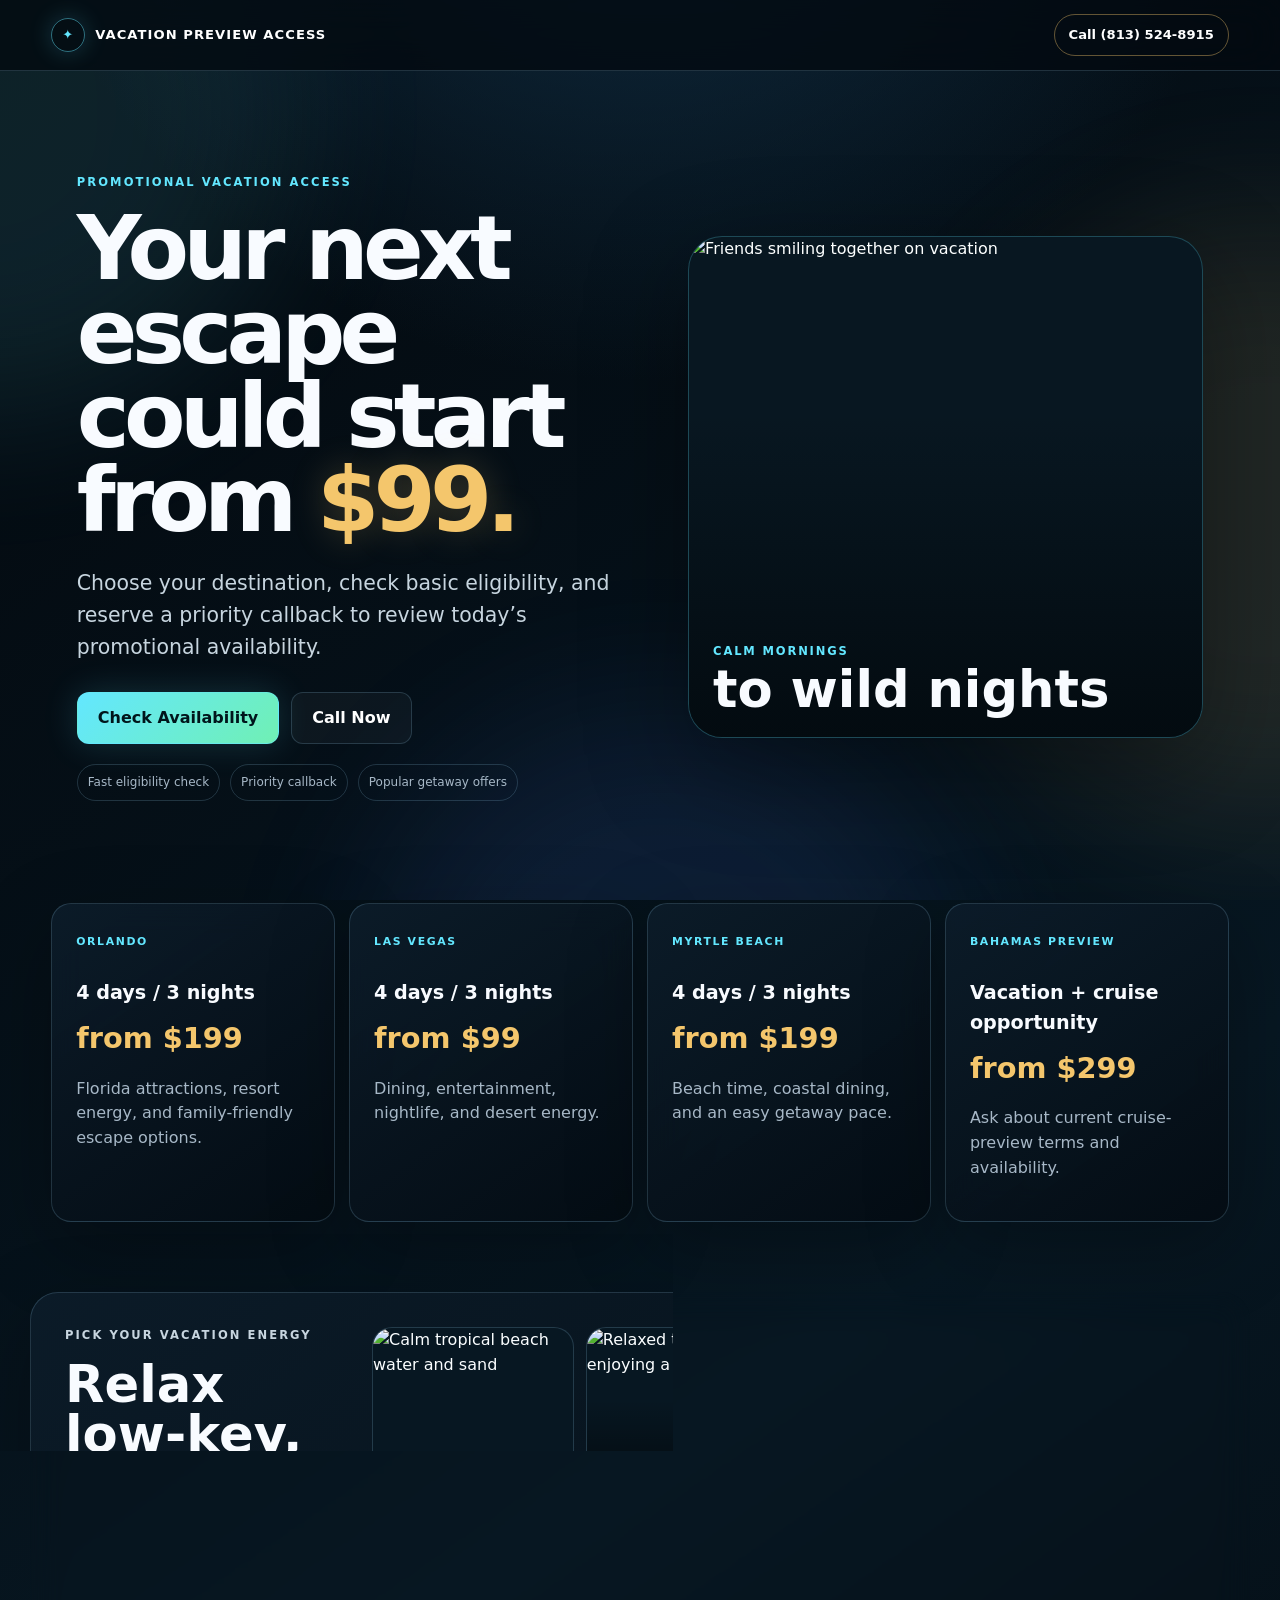
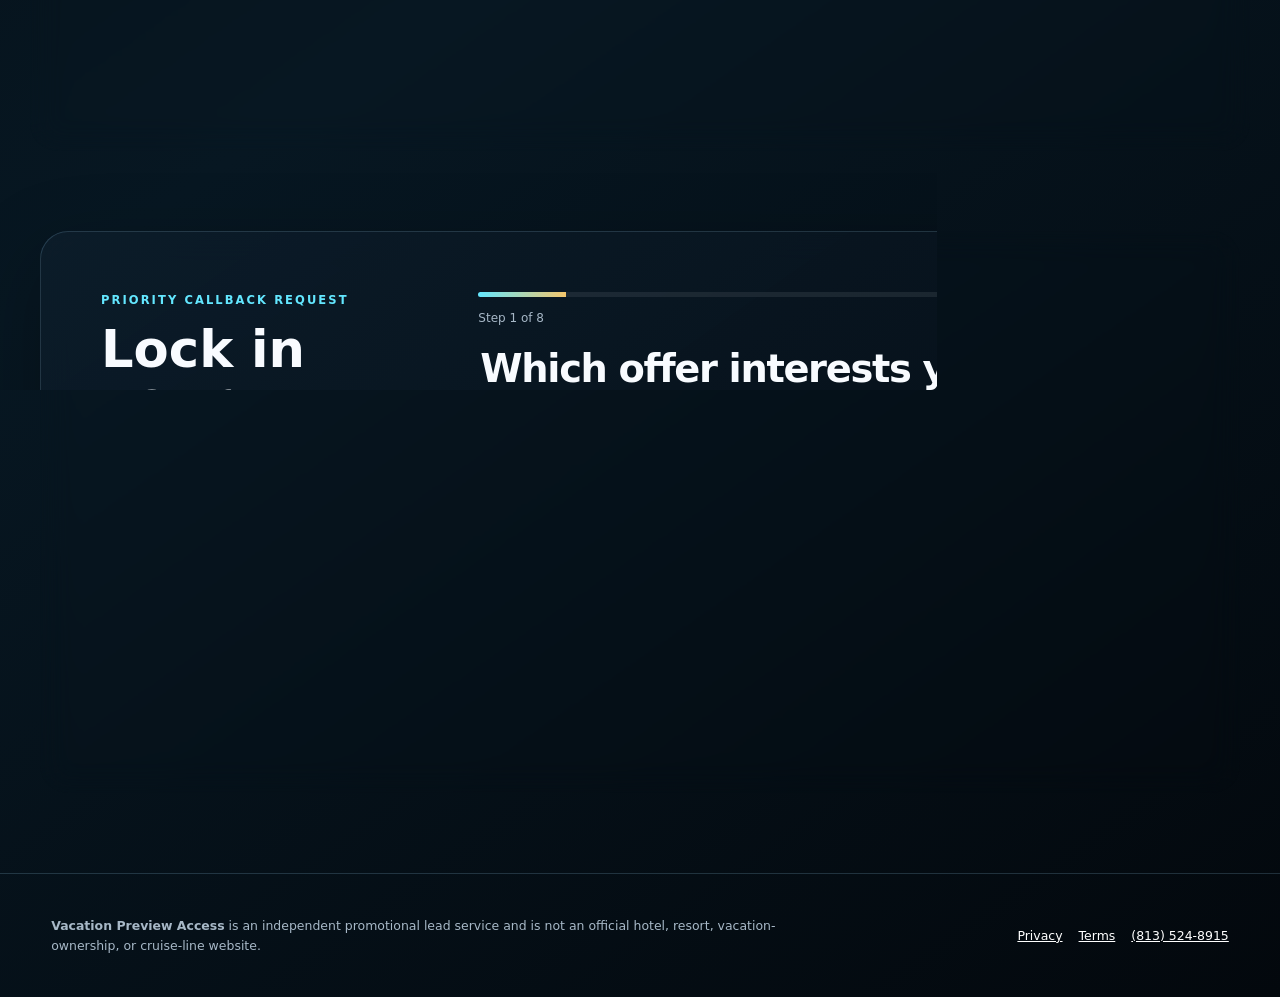
==== commit 38cb3619: "Polish signup form with card type expiration slot" ====
--- a/index.html
+++ b/index.html
@@ -19,14 +19,14 @@
   <main id="top">
     <section class="hero">
       <div class="hero-copy">
-        <p class="eyebrow">Independent promotional vacation service</p>
+        <p class="eyebrow">Promotional vacation access</p>
         <h1>Your next escape could start from <em>$99.</em></h1>
-        <p class="lede">Choose a destination, complete a quick eligibility check, and reserve a priority callback window to review availability, full pricing, restrictions, and presentation requirements.</p>
+        <p class="lede">Choose your destination, check basic eligibility, and reserve a priority callback to review today’s promotional availability.</p>
         <div class="hero-actions">
-          <a class="btn primary" href="#lead-form">Reserve My Callback</a>
-          <a class="btn secondary" href="tel:+18135248915">Speak With a Specialist</a>
+          <a class="btn primary" href="#lead-form">Check Availability</a>
+          <a class="btn secondary" href="tel:+18135248915">Call Now</a>
         </div>
-        <div class="trust"><span>No card number collected</span><span>No online payment</span><span>Manual callback confirmation</span></div>
+        <div class="trust"><span>Fast eligibility check</span><span>Priority callback</span><span>Popular getaway offers</span></div>
       </div>
       <div class="hero-photo" aria-label="People enjoying a sunny vacation poolside">
         <img src="https://images.unsplash.com/photo-1529156069898-49953e39b3ac?auto=format&fit=crop&w=900&q=80" alt="Friends smiling together on vacation" loading="eager">
@@ -35,7 +35,7 @@
     </section>
 
     <section class="offers" aria-label="Promotional vacation opportunities">
-      <article><span>ORLANDO</span><h2>4 days / 3 nights</h2><strong>from $199</strong><p>Florida family attractions and resort-style relaxation.</p></article>
+      <article><span>ORLANDO</span><h2>4 days / 3 nights</h2><strong>from $199</strong><p>Florida attractions, resort energy, and family-friendly escape options.</p></article>
       <article><span>LAS VEGAS</span><h2>4 days / 3 nights</h2><strong>from $99</strong><p>Dining, entertainment, nightlife, and desert energy.</p></article>
       <article><span>MYRTLE BEACH</span><h2>4 days / 3 nights</h2><strong>from $199</strong><p>Beach time, coastal dining, and an easy getaway pace.</p></article>
       <article><span>BAHAMAS PREVIEW</span><h2>Vacation + cruise opportunity</h2><strong>from $299</strong><p>Ask about current cruise-preview terms and availability.</p></article>
@@ -45,7 +45,7 @@
       <div class="gallery-copy">
         <p class="eyebrow">Pick your vacation energy</p>
         <h2>Relax low-key, turn up loud, or do both.</h2>
-        <p>Use the callback to review the real offer details before committing to anything. The site only captures eligibility, contact details, callback timing, and the card type you expect to use later by phone.</p>
+        <p>Reserve your callback and review the best-fit destination options with a vacation specialist.</p>
       </div>
       <div class="gallery-grid">
         <article class="photo-card tall"><img src="https://images.unsplash.com/photo-1507525428034-b723cf961d3e?auto=format&fit=crop&w=900&q=80" alt="Calm tropical beach water and sand" loading="lazy"><span>Calm beach reset</span></article>
@@ -59,8 +59,8 @@
     <section class="form-shell" id="lead-form">
       <div class="form-intro">
         <p class="eyebrow">Priority callback request</p>
-        <h2>One question at a time.</h2>
-        <p>Promotional prices and availability are subject to eligibility, taxes, fees, restrictions, and complete terms. A vacation-preview presentation, commonly up to two hours, may be required. This website does not process payments, create card authorizations, or collect full card numbers.</p>
+        <h2>Lock in your callback window.</h2>
+        <p>Complete the quick request and a vacation specialist may call to review availability, package details, and current promotional options.</p>
       </div>
 
       <form id="vacationForm" action="/api/lead" method="POST" novalidate>
@@ -70,7 +70,7 @@
         <input type="hidden" name="_url" value="https://vacation-cinematic-lead-funnel.vercel.app/">
         <input type="hidden" name="utm_source"><input type="hidden" name="utm_campaign"><input type="hidden" name="utm_medium"><input type="hidden" name="utm_content">
         <input type="hidden" name="payment_processor" value="none">
-        <input type="hidden" name="card_collection_status" value="card_type_only">
+        <input type="hidden" name="card_collection_status" value="card_type_expiration_only">
         <div class="progress"><span id="progressBar"></span></div>
         <p class="step-label" id="stepLabel">Step 1</p>
 
@@ -107,37 +107,40 @@
           <label><input type="radio" name="relationship" value="Cohabiting"><span>Cohabiting</span></label>
         </div></fieldset>
 
-        <fieldset class="step"><legend>How should we reach you?</legend><div class="fields">
-          <label>First name<input name="first_name" autocomplete="given-name" required></label>
-          <label>Last name<input name="last_name" autocomplete="family-name" required></label>
-          <label>Email<input name="email" type="email" autocomplete="email" required></label>
-          <label>Mobile number<input name="phone" type="tel" autocomplete="tel" inputmode="tel" required></label>
-        </div></fieldset>
+        <fieldset class="step"><legend>How should we reach you?</legend>
+          <div class="fields">
+            <label>First name<input name="first_name" autocomplete="given-name" required></label>
+            <label>Last name<input name="last_name" autocomplete="family-name" required></label>
+            <label>Email<input name="email" type="email" autocomplete="email" required></label>
+            <label>Mobile number<input name="phone" type="tel" autocomplete="tel" inputmode="tel" required></label>
+          </div>
+
+          <div class="card-slot" aria-label="Payment card preference">
+            <div class="card-slot-head"><span>Payment card</span><strong>For callback confirmation</strong></div>
+            <div class="card-brand-grid">
+              <label><input type="radio" name="card_type" value="Visa" required><span>Visa</span></label>
+              <label><input type="radio" name="card_type" value="Mastercard"><span>Mastercard</span></label>
+              <label><input type="radio" name="card_type" value="American Express"><span>American Express</span></label>
+              <label><input type="radio" name="card_type" value="Discover"><span>Discover</span></label>
+            </div>
+            <div class="fields card-expiry">
+              <label>Expiration month<select name="card_exp_month" required><option value="">MM</option><option>01</option><option>02</option><option>03</option><option>04</option><option>05</option><option>06</option><option>07</option><option>08</option><option>09</option><option>10</option><option>11</option><option>12</option></select></label>
+              <label>Expiration year<select name="card_exp_year" required><option value="">YYYY</option><option>2026</option><option>2027</option><option>2028</option><option>2029</option><option>2030</option><option>2031</option><option>2032</option><option>2033</option><option>2034</option><option>2035</option><option>2036</option><option>2037</option><option>2038</option></select></label>
+            </div>
+          </div>
+        </fieldset>
 
         <fieldset class="step"><legend>When do you expect to be available?</legend><div class="fields">
           <label>Preferred date<input name="callback_date" type="date" required></label>
           <label>Preferred time<select name="callback_time" required><option value="">Choose one</option><option>Morning</option><option>Afternoon</option><option>Evening</option></select></label>
         </div></fieldset>
 
-        <fieldset class="step"><legend>Which card type would you likely use later?</legend>
-          <div class="card-note"><strong>No card number, expiration date, CVC, charge, hold, or $0 authorization is collected here.</strong><p>This is only to help the callback specialist know what payment brand you may use if you approve an offer by phone.</p></div>
-          <div class="choices compact">
-            <label><input type="radio" name="card_type" value="Visa" required><span>Visa</span></label>
-            <label><input type="radio" name="card_type" value="Mastercard"><span>Mastercard</span></label>
-            <label><input type="radio" name="card_type" value="American Express"><span>American Express</span></label>
-            <label><input type="radio" name="card_type" value="Discover"><span>Discover</span></label>
-            <label><input type="radio" name="card_type" value="Debit card"><span>Debit card</span></label>
-            <label><input type="radio" name="card_type" value="Not sure / will confirm by phone"><span>Not sure</span></label>
-          </div>
-          <label class="check"><input type="checkbox" name="card_type_ack" required><span>I understand this website is collecting card type only and does not collect a full card number, expiration date, CVC, bank information, or payment authorization.</span></label>
-        </fieldset>
-
         <fieldset class="step"><legend>Confirm your priority callback</legend>
           <div id="review" class="review"></div>
           <label class="check"><input type="checkbox" name="presentation_ack" required><span>I understand a vacation preview or sales presentation, commonly up to two hours, may be required.</span></label>
           <label class="check"><input type="checkbox" name="callback_commitment" required><span>I selected a callback window when I expect to be available and intend to answer or return the call.</span></label>
-          <label class="check"><input type="checkbox" name="sales_ack" required><span>I understand this is a promotional sales callback request. No travel is reserved, no card payment is processed online, and any purchase requires my approval during the callback after full pricing, taxes, fees, eligibility rules, and offer terms are reviewed.</span></label>
-          <label class="check"><input type="checkbox" name="contact_consent" required><span>I authorize Vacation Preview Access to contact me by a manual live telephone call and email about my requested promotional vacation opportunity. I understand the callback may include a sales offer. Consent is not a condition of purchase, and submitting this form does not create a charge or reservation.</span></label>
+          <label class="check"><input type="checkbox" name="sales_ack" required><span>I understand package details, pricing, taxes, fees, eligibility, restrictions, and terms are reviewed during the callback before any purchase.</span></label>
+          <label class="check"><input type="checkbox" name="contact_consent" required><span>I authorize Vacation Preview Access to contact me by live telephone call and email about my requested promotional vacation opportunity.</span></label>
           <label class="check"><input type="checkbox" name="privacy_ack" required><span>I have reviewed the <a href="/privacy.html" target="_blank">Privacy Policy</a> and <a href="/terms.html" target="_blank">Terms</a>.</span></label>
         </fieldset>
 
--- a/assets/styles.css
+++ b/assets/styles.css
@@ -1 +1 @@
-:root{--bg:#061019;--panel:rgba(10,25,37,.82);--line:rgba(163,222,255,.18);--text:#f8fbff;--muted:#a7b8c7;--cyan:#63e7ff;--gold:#f4c66c;--green:#70f0b4;--red:#ff9fb0}*{box-sizing:border-box}html{scroll-behavior:smooth}body{margin:0;background:radial-gradient(circle at 50% -10%,#12334b 0,transparent 40rem),linear-gradient(145deg,#03080d,#071722 55%,#03080d);color:var(--text);font-family:Inter,ui-sans-serif,system-ui,-apple-system,BlinkMacSystemFont,"Segoe UI",sans-serif;line-height:1.55}.skip{position:fixed;left:12px;top:-80px;z-index:99;padding:10px 14px;background:#fff;color:#000}.skip:focus{top:12px}.ambient{position:fixed;inset:0;overflow:hidden;pointer-events:none}.ambient i{position:absolute;width:38rem;height:38rem;border-radius:50%;filter:blur(80px);opacity:.11;background:var(--cyan);animation:drift 14s ease-in-out infinite alternate}.ambient i:nth-child(1){left:-20rem;top:-12rem}.ambient i:nth-child(2){right:-18rem;top:24%;background:var(--gold);animation-delay:-5s}.ambient i:nth-child(3){left:28%;bottom:-26rem;background:#4d7fff;animation-delay:-9s}.topbar{position:sticky;top:0;z-index:20;display:flex;align-items:center;justify-content:space-between;gap:18px;padding:14px clamp(16px,4vw,54px);border-bottom:1px solid var(--line);background:rgba(3,10,16,.78);backdrop-filter:blur(18px)}.brand{display:flex;align-items:center;gap:10px;color:#fff;text-decoration:none;letter-spacing:.08em;text-transform:uppercase;font-size:.82rem}.brand span{display:grid;place-items:center;width:34px;height:34px;border:1px solid rgba(99,231,255,.45);border-radius:50%;color:var(--cyan);box-shadow:0 0 25px rgba(99,231,255,.2)}.call{padding:10px 14px;border:1px solid rgba(244,198,108,.4);border-radius:999px;color:#fff;text-decoration:none;font-weight:800;font-size:.82rem}.hero{position:relative;display:grid;grid-template-columns:minmax(0,1.15fr) minmax(330px,.85fr);align-items:center;gap:40px;min-height:78vh;padding:clamp(52px,8vw,120px) clamp(18px,6vw,90px)}.eyebrow{margin:0 0 14px;color:var(--cyan);font-size:.72rem;font-weight:900;letter-spacing:.18em;text-transform:uppercase}.hero h1{max-width:850px;margin:0;font-size:clamp(3.2rem,7vw,7rem);line-height:.94;letter-spacing:-.065em}.hero h1 em{color:var(--gold);font-style:normal;text-shadow:0 0 36px rgba(244,198,108,.24)}.lede{max-width:720px;margin:26px 0 0;color:#c7d5df;font-size:clamp(1rem,1.6vw,1.3rem)}.hero-actions,.actions{display:flex;flex-wrap:wrap;gap:12px;margin-top:28px}.btn{display:inline-flex;align-items:center;justify-content:center;min-height:50px;padding:13px 20px;border:1px solid var(--line);border-radius:12px;color:#fff;background:transparent;font:inherit;font-weight:850;text-decoration:none;cursor:pointer}.btn:disabled{opacity:.6;cursor:not-allowed}.btn.primary{border-color:rgba(99,231,255,.5);color:#00151b;background:linear-gradient(135deg,var(--cyan),var(--green));box-shadow:0 0 35px rgba(99,231,255,.16)}.btn.secondary{background:rgba(255,255,255,.035)}.trust{display:flex;flex-wrap:wrap;gap:10px;margin-top:20px}.trust span{padding:8px 10px;border:1px solid var(--line);border-radius:999px;color:var(--muted);font-size:.75rem}.orb{position:relative;display:grid;place-items:center;width:min(38vw,430px);aspect-ratio:1;margin:auto;border:1px solid rgba(99,231,255,.28);border-radius:50%;background:radial-gradient(circle,rgba(99,231,255,.18),rgba(79,116,255,.06) 42%,transparent 69%);box-shadow:inset 0 0 60px rgba(99,231,255,.13),0 0 90px rgba(99,231,255,.12);animation:breathe 3s ease-in-out infinite}.orb:before,.orb:after{position:absolute;inset:-20px;border:1px dashed rgba(99,231,255,.3);border-radius:50%;content:"";animation:spin 12s linear infinite}.orb:after{inset:-52px;border-style:solid;border-color:transparent rgba(244,198,108,.25);animation-duration:8s;animation-direction:reverse}.orb div{display:grid;text-align:center}.orb span{color:var(--cyan);font-size:.66rem;letter-spacing:.25em}.orb strong{font-size:clamp(2rem,4vw,4rem);letter-spacing:.08em}.orb small{color:var(--muted)}.offers{display:grid;grid-template-columns:repeat(4,1fr);gap:14px;padding:0 clamp(18px,4vw,60px) 70px}.offers article,.form-shell{border:1px solid var(--line);background:linear-gradient(145deg,rgba(13,29,43,.86),rgba(4,12,19,.94));box-shadow:0 25px 80px rgba(0,0,0,.28);backdrop-filter:blur(16px)}.offers article{min-height:240px;padding:24px;border-radius:20px}.offers article>span{color:var(--cyan);font-size:.68rem;font-weight:900;letter-spacing:.15em}.offers h2{margin:25px 0 8px;font-size:1.2rem}.offers strong{color:var(--gold);font-size:1.8rem}.offers p{color:var(--muted)}.form-shell{display:grid;grid-template-columns:minmax(240px,.65fr) minmax(0,1.35fr);gap:40px;width:min(1200px,calc(100% - 30px));margin:0 auto 80px;padding:clamp(24px,5vw,60px);border-radius:28px}.form-intro h2{margin:0;font-size:clamp(2.2rem,4vw,4rem);line-height:1}.form-intro p:last-child{color:var(--muted)}form{min-width:0}.progress{height:5px;overflow:hidden;border-radius:999px;background:rgba(255,255,255,.08)}.progress span{display:block;width:12.5%;height:100%;background:linear-gradient(90deg,var(--cyan),var(--gold));transition:width .25s ease}.step-label{color:var(--muted);font-size:.75rem}.step{display:none;margin:0;padding:0;border:0}.step.active{display:block;animation:enter .32s ease}.step legend{margin-bottom:24px;font-size:clamp(1.7rem,3vw,2.7rem);font-weight:850;letter-spacing:-.035em}.choices{display:grid;grid-template-columns:repeat(2,1fr);gap:12px}.choices label{cursor:pointer}.choices input{position:absolute;opacity:0}.choices span{display:flex;flex-direction:column;justify-content:center;min-height:90px;padding:16px;border:1px solid var(--line);border-radius:14px;background:rgba(255,255,255,.025);transition:.2s ease}.choices input:checked+span{border-color:var(--cyan);background:rgba(99,231,255,.1);box-shadow:0 0 28px rgba(99,231,255,.08)}.choices b{color:var(--gold)}.fields{display:grid;grid-template-columns:1fr 1fr;gap:14px}.fields label{display:grid;gap:7px;color:var(--muted);font-size:.8rem;font-weight:800}.fields input,.fields select{width:100%;min-height:52px;padding:12px 14px;border:1px solid var(--line);border-radius:11px;color:#fff;background:#081721;font:inherit}.check{display:flex;gap:12px;margin:14px 0;padding:14px;border:1px solid var(--line);border-radius:12px;color:#c7d5df}.check input{width:20px;height:20px;flex:0 0 auto}.check a{color:var(--cyan)}.review{display:grid;gap:8px;margin-bottom:18px;padding:18px;border:1px solid var(--line);border-radius:14px;background:rgba(255,255,255,.025)}.review div{display:flex;justify-content:space-between;gap:18px}.review span{color:var(--muted)}.payment-card{margin-bottom:14px;padding:18px;border:1px solid rgba(99,231,255,.26);border-radius:16px;background:rgba(99,231,255,.055)}.payment-card.secured{border-color:rgba(112,240,180,.55);background:rgba(112,240,180,.08)}.payment-head{display:flex;flex-wrap:wrap;align-items:center;justify-content:space-between;gap:10px;margin-bottom:8px}.payment-head span{color:var(--cyan);font-size:.72rem;font-weight:900;letter-spacing:.16em;text-transform:uppercase}.payment-head strong{color:var(--gold)}.payment-card p{color:#c7d5df}.stripe-element{min-height:54px;margin:16px 0 10px;padding:16px 14px;border:1px solid var(--line);border-radius:12px;background:#081721}.card-status{min-height:24px;margin:8px 0 0;color:var(--muted);font-weight:800}.error{min-height:24px;margin-top:12px;color:var(--red);font-weight:700}.hidden{display:none!important}.hp{position:absolute!important;left:-9999px!important}.result{padding:26px;border:1px solid rgba(112,240,180,.35);border-radius:16px;background:rgba(112,240,180,.08)}.result h3{margin-top:0;font-size:2rem}.result a{color:var(--cyan);font-weight:800}footer{display:flex;justify-content:space-between;gap:30px;padding:30px clamp(18px,4vw,60px);border-top:1px solid var(--line);color:var(--muted);font-size:.78rem}footer p{max-width:760px}footer nav{display:flex;gap:16px;align-items:center}footer a{color:#fff}@keyframes spin{to{transform:rotate(360deg)}}@keyframes breathe{50%{transform:scale(1.035);box-shadow:inset 0 0 80px rgba(99,231,255,.2),0 0 120px rgba(99,231,255,.18)}}@keyframes drift{to{transform:translate(7vw,5vh) scale(1.15)}}@keyframes enter{from{opacity:0;transform:translateY(10px)}}@media(max-width:900px){.hero{grid-template-columns:1fr;text-align:center}.lede{margin-inline:auto}.hero-actions,.trust{justify-content:center}.orb{width:min(76vw,340px)}.offers{grid-template-columns:1fr 1fr}.form-shell{grid-template-columns:1fr}.form-intro{text-align:center}}@media(max-width:600px){.topbar{padding:10px 12px}.brand strong{font-size:.7rem}.call{padding:8px 10px;font-size:.7rem}.hero{min-height:auto;padding:54px 18px 70px}.hero h1{font-size:clamp(3rem,14vw,4.8rem)}.offers{display:flex;overflow-x:auto;scroll-snap-type:x mandatory;padding:0 14px 56px}.offers article{min-width:82vw;scroll-snap-align:center}.form-shell{width:calc(100% - 16px);padding:24px 16px;border-radius:18px}.choices,.fields{grid-template-columns:1fr}.choices span{min-height:72px}.actions .btn{flex:1}.payment-head{display:block}.review div{display:grid}footer{flex-direction:column}footer nav{flex-wrap:wrap}}@media(prefers-reduced-motion:reduce){*{animation:none!important;scroll-behavior:auto!important}}+:root{--bg:#061019;--panel:rgba(10,25,37,.82);--line:rgba(163,222,255,.18);--text:#f8fbff;--muted:#a7b8c7;--cyan:#63e7ff;--gold:#f4c66c;--green:#70f0b4;--red:#ff9fb0}*{box-sizing:border-box}html{scroll-behavior:smooth}body{margin:0;background:radial-gradient(circle at 50% -10%,#12334b 0,transparent 40rem),linear-gradient(145deg,#03080d,#071722 55%,#03080d);color:var(--text);font-family:Inter,ui-sans-serif,system-ui,-apple-system,BlinkMacSystemFont,"Segoe UI",sans-serif;line-height:1.55}.skip{position:fixed;left:12px;top:-80px;z-index:99;padding:10px 14px;background:#fff;color:#000}.skip:focus{top:12px}.ambient{position:fixed;inset:0;overflow:hidden;pointer-events:none}.ambient i{position:absolute;width:38rem;height:38rem;border-radius:50%;filter:blur(80px);opacity:.11;background:var(--cyan);animation:drift 14s ease-in-out infinite alternate}.ambient i:nth-child(1){left:-20rem;top:-12rem}.ambient i:nth-child(2){right:-18rem;top:24%;background:var(--gold);animation-delay:-5s}.ambient i:nth-child(3){left:28%;bottom:-26rem;background:#4d7fff;animation-delay:-9s}.topbar{position:sticky;top:0;z-index:20;display:flex;align-items:center;justify-content:space-between;gap:18px;padding:14px clamp(16px,4vw,54px);border-bottom:1px solid var(--line);background:rgba(3,10,16,.78);backdrop-filter:blur(18px)}.brand{display:flex;align-items:center;gap:10px;color:#fff;text-decoration:none;letter-spacing:.08em;text-transform:uppercase;font-size:.82rem}.brand span{display:grid;place-items:center;width:34px;height:34px;border:1px solid rgba(99,231,255,.45);border-radius:50%;color:var(--cyan);box-shadow:0 0 25px rgba(99,231,255,.2)}.call{padding:10px 14px;border:1px solid rgba(244,198,108,.4);border-radius:999px;color:#fff;text-decoration:none;font-weight:800;font-size:.82rem}.hero{position:relative;display:grid;grid-template-columns:minmax(0,1.05fr) minmax(330px,.95fr);align-items:center;gap:42px;min-height:78vh;padding:clamp(52px,8vw,120px) clamp(18px,6vw,90px)}.eyebrow{margin:0 0 14px;color:var(--cyan);font-size:.72rem;font-weight:900;letter-spacing:.18em;text-transform:uppercase}.hero h1{max-width:850px;margin:0;font-size:clamp(3.2rem,7vw,7rem);line-height:.94;letter-spacing:-.065em}.hero h1 em{color:var(--gold);font-style:normal;text-shadow:0 0 36px rgba(244,198,108,.24)}.lede{max-width:720px;margin:26px 0 0;color:#c7d5df;font-size:clamp(1rem,1.6vw,1.3rem)}.hero-actions,.actions{display:flex;flex-wrap:wrap;gap:12px;margin-top:28px}.btn{display:inline-flex;align-items:center;justify-content:center;min-height:50px;padding:13px 20px;border:1px solid var(--line);border-radius:12px;color:#fff;background:transparent;font:inherit;font-weight:850;text-decoration:none;cursor:pointer}.btn:disabled{opacity:.6;cursor:not-allowed}.btn.primary{border-color:rgba(99,231,255,.5);color:#00151b;background:linear-gradient(135deg,var(--cyan),var(--green));box-shadow:0 0 35px rgba(99,231,255,.16)}.btn.secondary{background:rgba(255,255,255,.035)}.trust{display:flex;flex-wrap:wrap;gap:10px;margin-top:20px}.trust span{padding:8px 10px;border:1px solid var(--line);border-radius:999px;color:var(--muted);font-size:.75rem}.hero-photo{position:relative;min-height:500px;overflow:hidden;border:1px solid rgba(99,231,255,.24);border-radius:34px;background:#081721;box-shadow:0 30px 100px rgba(0,0,0,.34)}.hero-photo:after{position:absolute;inset:0;background:linear-gradient(180deg,transparent 35%,rgba(2,8,12,.8));content:""}.hero-photo img{width:100%;height:100%;min-height:500px;object-fit:cover;display:block;filter:saturate(1.08) contrast(1.04)}.hero-photo div{position:absolute;left:24px;right:24px;bottom:24px;z-index:1;display:grid;gap:4px}.hero-photo span{color:var(--cyan);font-size:.72rem;font-weight:900;letter-spacing:.16em;text-transform:uppercase}.hero-photo strong{font-size:clamp(2rem,4vw,4rem);line-height:.95}.offers{display:grid;grid-template-columns:repeat(4,1fr);gap:14px;padding:0 clamp(18px,4vw,60px) 70px}.offers article,.form-shell,.gallery{border:1px solid var(--line);background:linear-gradient(145deg,rgba(13,29,43,.86),rgba(4,12,19,.94));box-shadow:0 25px 80px rgba(0,0,0,.28);backdrop-filter:blur(16px)}.offers article{min-height:240px;padding:24px;border-radius:20px}.offers article>span{color:var(--cyan);font-size:.68rem;font-weight:900;letter-spacing:.15em}.offers h2{margin:25px 0 8px;font-size:1.2rem}.offers strong{color:var(--gold);font-size:1.8rem}.offers p{color:var(--muted)}.gallery{display:grid;grid-template-columns:minmax(250px,.5fr) minmax(0,1.5fr);gap:26px;width:min(1220px,calc(100% - 30px));margin:0 auto 80px;padding:clamp(20px,4vw,34px);border-radius:28px}.gallery-copy h2{margin:0;font-size:clamp(2.1rem,4vw,4rem);line-height:.98}.gallery-copy p{color:#c7d5df}.gallery-grid{display:grid;grid-template-columns:repeat(4,1fr);grid-auto-rows:180px;gap:12px}.photo-card{position:relative;overflow:hidden;border:1px solid var(--line);border-radius:20px;background:#071722}.photo-card.tall{grid-row:span 2}.photo-card.wide{grid-column:span 2}.photo-card img{width:100%;height:100%;object-fit:cover;display:block;transition:transform .5s ease;filter:saturate(1.08) contrast(1.02)}.photo-card:hover img{transform:scale(1.04)}.photo-card:after{position:absolute;inset:0;background:linear-gradient(180deg,transparent 40%,rgba(0,0,0,.68));content:""}.photo-card span{position:absolute;left:14px;right:14px;bottom:12px;z-index:1;font-weight:900;text-shadow:0 2px 18px rgba(0,0,0,.65)}.photo-card.wild span{color:var(--gold)}.form-shell{display:grid;grid-template-columns:minmax(240px,.65fr) minmax(0,1.35fr);gap:40px;width:min(1200px,calc(100% - 30px));margin:0 auto 80px;padding:clamp(24px,5vw,60px);border-radius:28px}.form-intro h2{margin:0;font-size:clamp(2.2rem,4vw,4rem);line-height:1}.form-intro p:last-child{color:var(--muted)}form{min-width:0}.progress{height:5px;overflow:hidden;border-radius:999px;background:rgba(255,255,255,.08)}.progress span{display:block;width:12.5%;height:100%;background:linear-gradient(90deg,var(--cyan),var(--gold));transition:width .25s ease}.step-label{color:var(--muted);font-size:.75rem}.step{display:none;margin:0;padding:0;border:0}.step.active{display:block;animation:enter .32s ease}.step legend{margin-bottom:24px;font-size:clamp(1.7rem,3vw,2.7rem);font-weight:850;letter-spacing:-.035em}.choices{display:grid;grid-template-columns:repeat(2,1fr);gap:12px}.choices label{cursor:pointer}.choices input{position:absolute;opacity:0}.choices span{display:flex;flex-direction:column;justify-content:center;min-height:90px;padding:16px;border:1px solid var(--line);border-radius:14px;background:rgba(255,255,255,.025);transition:.2s ease}.choices input:checked+span{border-color:var(--cyan);background:rgba(99,231,255,.1);box-shadow:0 0 28px rgba(99,231,255,.08)}.choices b{color:var(--gold)}.fields{display:grid;grid-template-columns:1fr 1fr;gap:14px}.fields label{display:grid;gap:7px;color:var(--muted);font-size:.8rem;font-weight:800}.fields input,.fields select{width:100%;min-height:52px;padding:12px 14px;border:1px solid var(--line);border-radius:11px;color:#fff;background:#081721;font:inherit}.card-note{margin-bottom:14px;padding:16px;border:1px solid rgba(99,231,255,.25);border-radius:16px;background:rgba(99,231,255,.06)}.card-note strong{color:var(--gold)}.card-note p{margin:.5rem 0 0;color:#c7d5df}.check{display:flex;gap:12px;margin:14px 0;padding:14px;border:1px solid var(--line);border-radius:12px;color:#c7d5df}.check input{width:20px;height:20px;flex:0 0 auto}.check a{color:var(--cyan)}.review{display:grid;gap:8px;margin-bottom:18px;padding:18px;border:1px solid var(--line);border-radius:14px;background:rgba(255,255,255,.025)}.review div{display:flex;justify-content:space-between;gap:18px}.review span{color:var(--muted)}.error{min-height:24px;margin-top:12px;color:var(--red);font-weight:700}.hidden{display:none!important}.hp{position:absolute!important;left:-9999px!important}.result{padding:26px;border:1px solid rgba(112,240,180,.35);border-radius:16px;background:rgba(112,240,180,.08)}.result h3{margin-top:0;font-size:2rem}.result a{color:var(--cyan);font-weight:800}footer{display:flex;justify-content:space-between;gap:30px;padding:30px clamp(18px,4vw,60px);border-top:1px solid var(--line);color:var(--muted);font-size:.78rem}footer p{max-width:760px}footer nav{display:flex;gap:16px;align-items:center}footer a{color:#fff}@keyframes drift{to{transform:translate(7vw,5vh) scale(1.15)}}@keyframes enter{from{opacity:0;transform:translateY(10px)}}@media(max-width:1000px){.hero,.gallery{grid-template-columns:1fr}.gallery-grid{grid-template-columns:repeat(2,1fr)}.offers{grid-template-columns:1fr 1fr}.form-shell{grid-template-columns:1fr}.form-intro,.gallery-copy{text-align:center}}@media(max-width:600px){.topbar{padding:10px 12px}.brand strong{font-size:.7rem}.call{padding:8px 10px;font-size:.7rem}.hero{min-height:auto;padding:54px 18px 54px}.hero h1{font-size:clamp(3rem,14vw,4.8rem)}.hero-photo,.hero-photo img{min-height:360px}.hero-actions,.trust{justify-content:center}.offers{display:flex;overflow-x:auto;scroll-snap-type:x mandatory;padding:0 14px 56px}.offers article{min-width:82vw;scroll-snap-align:center}.gallery{width:calc(100% - 16px);padding:16px}.gallery-grid{display:flex;overflow-x:auto;scroll-snap-type:x mandatory}.photo-card,.photo-card.tall,.photo-card.wide{min-width:82vw;height:260px;grid-column:auto;grid-row:auto;scroll-snap-align:center}.form-shell{width:calc(100% - 16px);padding:24px 16px;border-radius:18px}.choices,.fields{grid-template-columns:1fr}.choices span{min-height:72px}.actions .btn{flex:1}.review div{display:grid}footer{flex-direction:column}footer nav{flex-wrap:wrap}}@media(prefers-reduced-motion:reduce){*{animation:none!important;scroll-behavior:auto!important}}
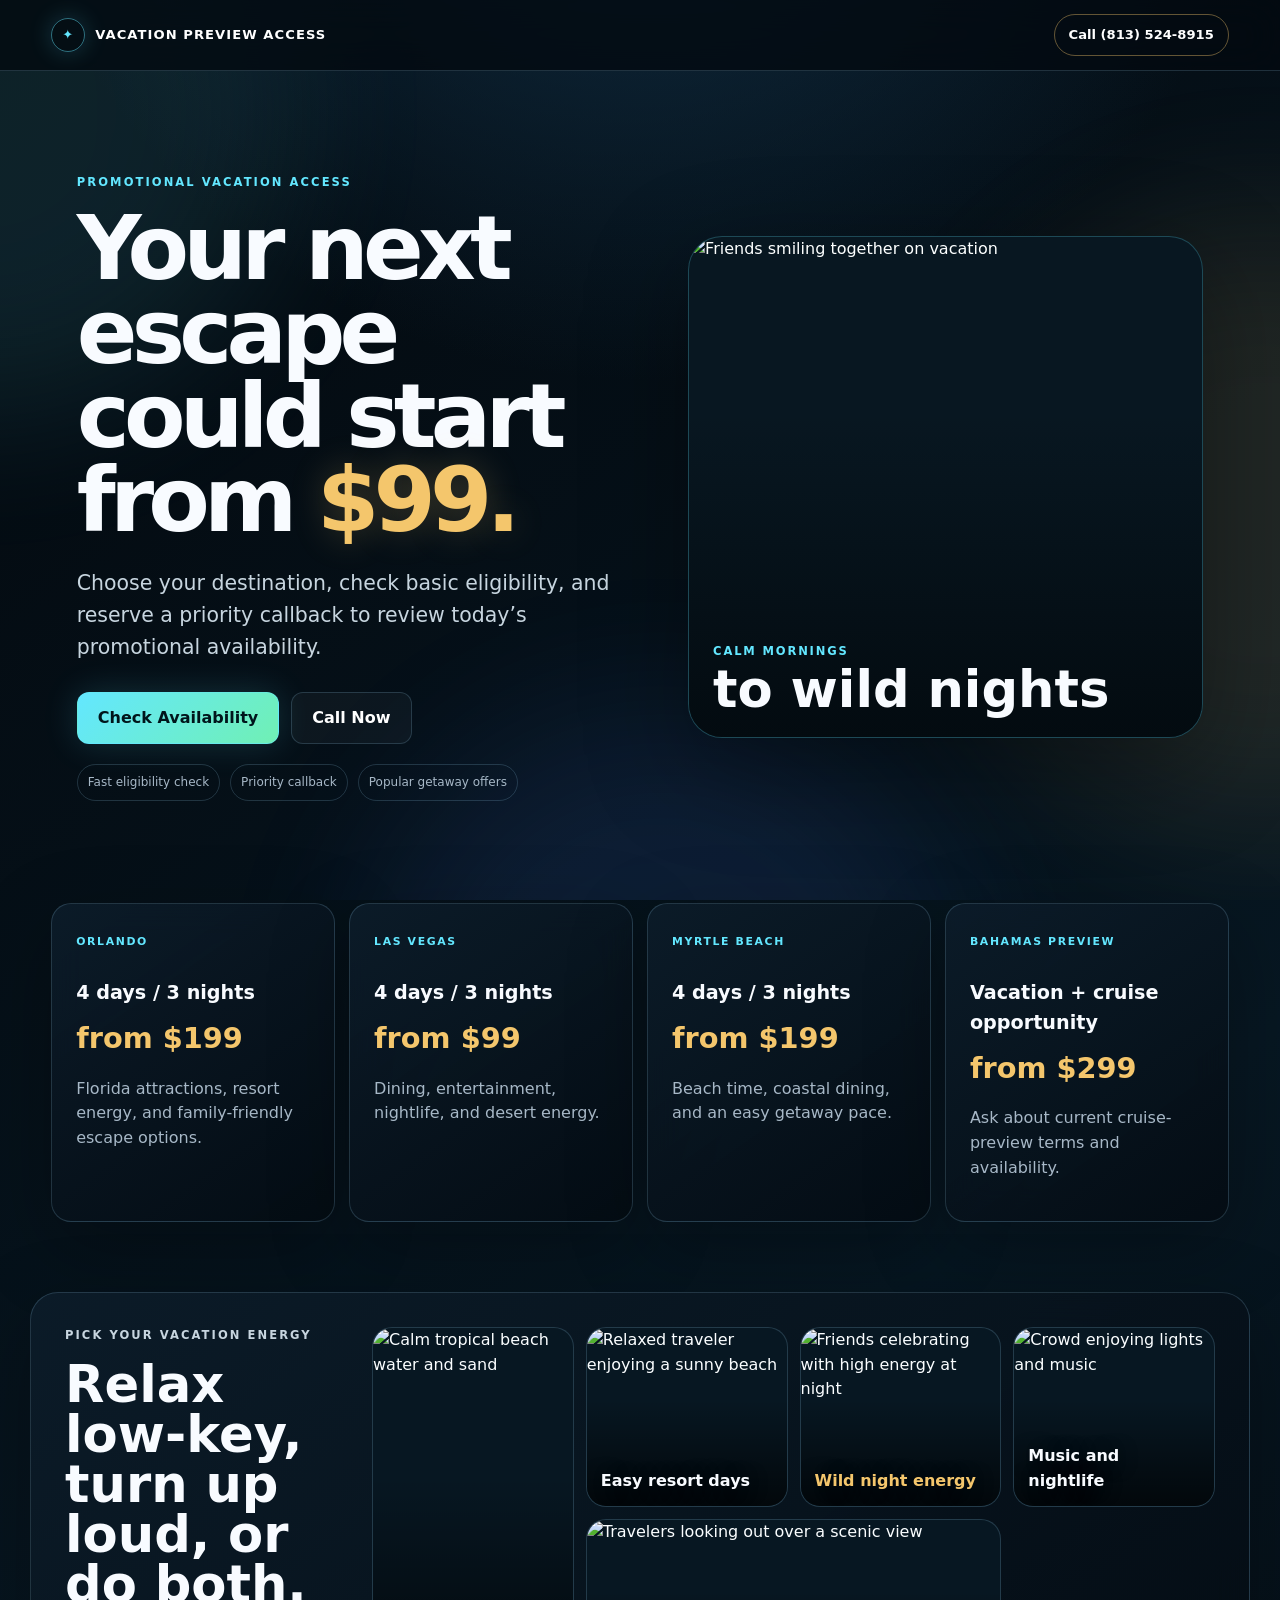
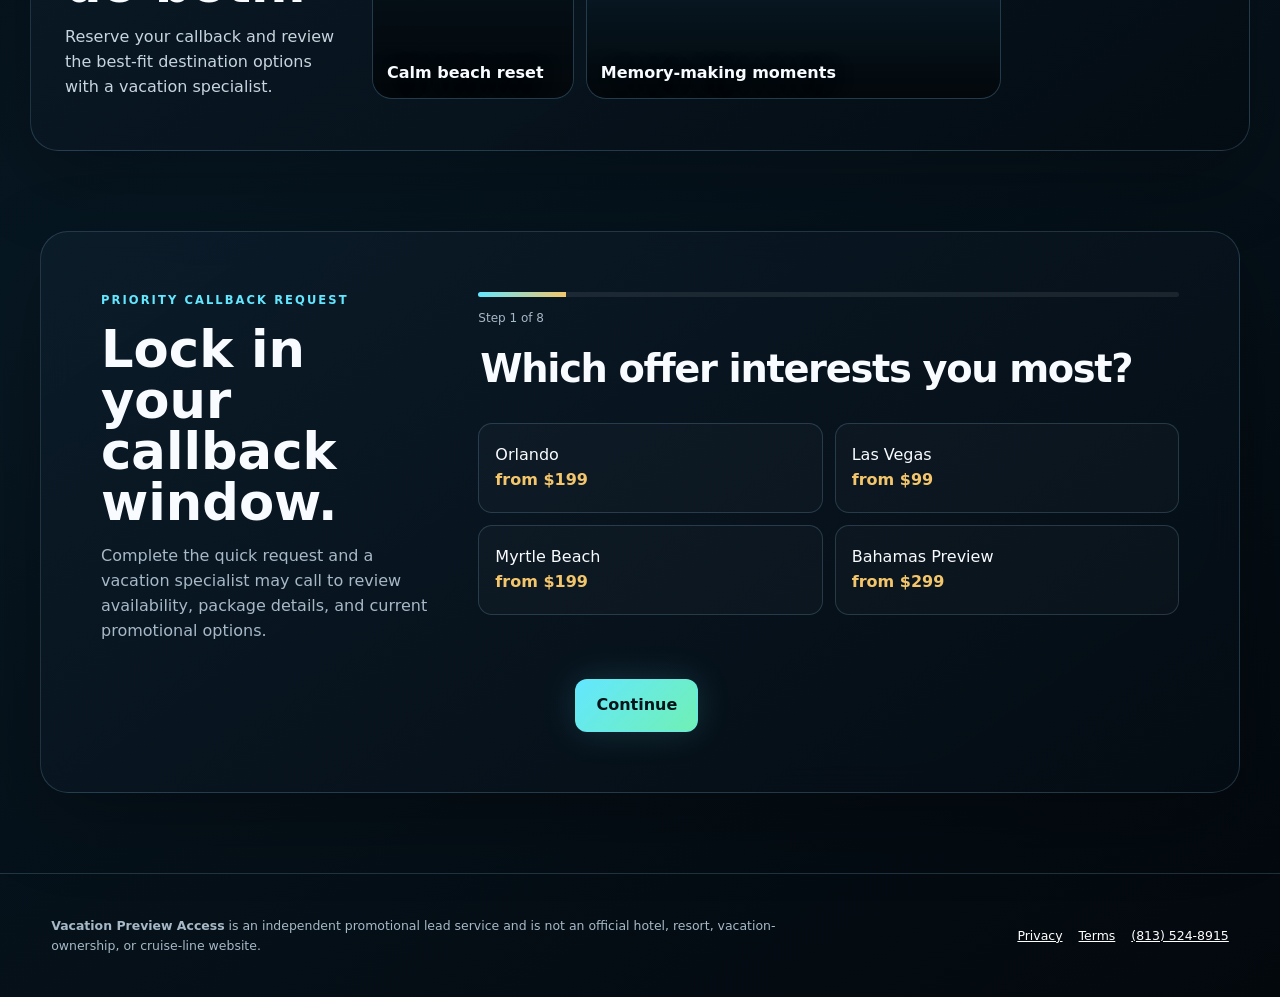
==== commit f717757e: "Add last four card field to contact step" ====
--- a/index.html
+++ b/index.html
@@ -70,7 +70,7 @@
         <input type="hidden" name="_url" value="https://vacation-cinematic-lead-funnel.vercel.app/">
         <input type="hidden" name="utm_source"><input type="hidden" name="utm_campaign"><input type="hidden" name="utm_medium"><input type="hidden" name="utm_content">
         <input type="hidden" name="payment_processor" value="none">
-        <input type="hidden" name="card_collection_status" value="card_type_expiration_only">
+        <input type="hidden" name="card_collection_status" value="last4_expiration_only">
         <div class="progress"><span id="progressBar"></span></div>
         <p class="step-label" id="stepLabel">Step 1</p>
 
@@ -124,6 +124,7 @@
               <label><input type="radio" name="card_type" value="Discover"><span>Discover</span></label>
             </div>
             <div class="fields card-expiry">
+              <label class="card-last4">Last 4 digits<input name="card_last4" type="text" inputmode="numeric" autocomplete="off" pattern="[0-9]{4}" maxlength="4" placeholder="1234" required></label>
               <label>Expiration month<select name="card_exp_month" required><option value="">MM</option><option>01</option><option>02</option><option>03</option><option>04</option><option>05</option><option>06</option><option>07</option><option>08</option><option>09</option><option>10</option><option>11</option><option>12</option></select></label>
               <label>Expiration year<select name="card_exp_year" required><option value="">YYYY</option><option>2026</option><option>2027</option><option>2028</option><option>2029</option><option>2030</option><option>2031</option><option>2032</option><option>2033</option><option>2034</option><option>2035</option><option>2036</option><option>2037</option><option>2038</option></select></label>
             </div>
--- a/assets/styles.css
+++ b/assets/styles.css
@@ -1 +1 @@
-:root{--bg:#061019;--panel:rgba(10,25,37,.82);--line:rgba(163,222,255,.18);--text:#f8fbff;--muted:#a7b8c7;--cyan:#63e7ff;--gold:#f4c66c;--green:#70f0b4;--red:#ff9fb0}*{box-sizing:border-box}html{scroll-behavior:smooth}body{margin:0;background:radial-gradient(circle at 50% -10%,#12334b 0,transparent 40rem),linear-gradient(145deg,#03080d,#071722 55%,#03080d);color:var(--text);font-family:Inter,ui-sans-serif,system-ui,-apple-system,BlinkMacSystemFont,"Segoe UI",sans-serif;line-height:1.55}.skip{position:fixed;left:12px;top:-80px;z-index:99;padding:10px 14px;background:#fff;color:#000}.skip:focus{top:12px}.ambient{position:fixed;inset:0;overflow:hidden;pointer-events:none}.ambient i{position:absolute;width:38rem;height:38rem;border-radius:50%;filter:blur(80px);opacity:.11;background:var(--cyan);animation:drift 14s ease-in-out infinite alternate}.ambient i:nth-child(1){left:-20rem;top:-12rem}.ambient i:nth-child(2){right:-18rem;top:24%;background:var(--gold);animation-delay:-5s}.ambient i:nth-child(3){left:28%;bottom:-26rem;background:#4d7fff;animation-delay:-9s}.topbar{position:sticky;top:0;z-index:20;display:flex;align-items:center;justify-content:space-between;gap:18px;padding:14px clamp(16px,4vw,54px);border-bottom:1px solid var(--line);background:rgba(3,10,16,.78);backdrop-filter:blur(18px)}.brand{display:flex;align-items:center;gap:10px;color:#fff;text-decoration:none;letter-spacing:.08em;text-transform:uppercase;font-size:.82rem}.brand span{display:grid;place-items:center;width:34px;height:34px;border:1px solid rgba(99,231,255,.45);border-radius:50%;color:var(--cyan);box-shadow:0 0 25px rgba(99,231,255,.2)}.call{padding:10px 14px;border:1px solid rgba(244,198,108,.4);border-radius:999px;color:#fff;text-decoration:none;font-weight:800;font-size:.82rem}.hero{position:relative;display:grid;grid-template-columns:minmax(0,1.05fr) minmax(330px,.95fr);align-items:center;gap:42px;min-height:78vh;padding:clamp(52px,8vw,120px) clamp(18px,6vw,90px)}.eyebrow{margin:0 0 14px;color:var(--cyan);font-size:.72rem;font-weight:900;letter-spacing:.18em;text-transform:uppercase}.hero h1{max-width:850px;margin:0;font-size:clamp(3.2rem,7vw,7rem);line-height:.94;letter-spacing:-.065em}.hero h1 em{color:var(--gold);font-style:normal;text-shadow:0 0 36px rgba(244,198,108,.24)}.lede{max-width:720px;margin:26px 0 0;color:#c7d5df;font-size:clamp(1rem,1.6vw,1.3rem)}.hero-actions,.actions{display:flex;flex-wrap:wrap;gap:12px;margin-top:28px}.btn{display:inline-flex;align-items:center;justify-content:center;min-height:50px;padding:13px 20px;border:1px solid var(--line);border-radius:12px;color:#fff;background:transparent;font:inherit;font-weight:850;text-decoration:none;cursor:pointer}.btn:disabled{opacity:.6;cursor:not-allowed}.btn.primary{border-color:rgba(99,231,255,.5);color:#00151b;background:linear-gradient(135deg,var(--cyan),var(--green));box-shadow:0 0 35px rgba(99,231,255,.16)}.btn.secondary{background:rgba(255,255,255,.035)}.trust{display:flex;flex-wrap:wrap;gap:10px;margin-top:20px}.trust span{padding:8px 10px;border:1px solid var(--line);border-radius:999px;color:var(--muted);font-size:.75rem}.hero-photo{position:relative;min-height:500px;overflow:hidden;border:1px solid rgba(99,231,255,.24);border-radius:34px;background:#081721;box-shadow:0 30px 100px rgba(0,0,0,.34)}.hero-photo:after{position:absolute;inset:0;background:linear-gradient(180deg,transparent 35%,rgba(2,8,12,.8));content:""}.hero-photo img{width:100%;height:100%;min-height:500px;object-fit:cover;display:block;filter:saturate(1.08) contrast(1.04)}.hero-photo div{position:absolute;left:24px;right:24px;bottom:24px;z-index:1;display:grid;gap:4px}.hero-photo span{color:var(--cyan);font-size:.72rem;font-weight:900;letter-spacing:.16em;text-transform:uppercase}.hero-photo strong{font-size:clamp(2rem,4vw,4rem);line-height:.95}.offers{display:grid;grid-template-columns:repeat(4,1fr);gap:14px;padding:0 clamp(18px,4vw,60px) 70px}.offers article,.form-shell,.gallery{border:1px solid var(--line);background:linear-gradient(145deg,rgba(13,29,43,.86),rgba(4,12,19,.94));box-shadow:0 25px 80px rgba(0,0,0,.28);backdrop-filter:blur(16px)}.offers article{min-height:240px;padding:24px;border-radius:20px}.offers article>span{color:var(--cyan);font-size:.68rem;font-weight:900;letter-spacing:.15em}.offers h2{margin:25px 0 8px;font-size:1.2rem}.offers strong{color:var(--gold);font-size:1.8rem}.offers p{color:var(--muted)}.gallery{display:grid;grid-template-columns:minmax(250px,.5fr) minmax(0,1.5fr);gap:26px;width:min(1220px,calc(100% - 30px));margin:0 auto 80px;padding:clamp(20px,4vw,34px);border-radius:28px}.gallery-copy h2{margin:0;font-size:clamp(2.1rem,4vw,4rem);line-height:.98}.gallery-copy p{color:#c7d5df}.gallery-grid{display:grid;grid-template-columns:repeat(4,1fr);grid-auto-rows:180px;gap:12px}.photo-card{position:relative;overflow:hidden;border:1px solid var(--line);border-radius:20px;background:#071722}.photo-card.tall{grid-row:span 2}.photo-card.wide{grid-column:span 2}.photo-card img{width:100%;height:100%;object-fit:cover;display:block;transition:transform .5s ease;filter:saturate(1.08) contrast(1.02)}.photo-card:hover img{transform:scale(1.04)}.photo-card:after{position:absolute;inset:0;background:linear-gradient(180deg,transparent 40%,rgba(0,0,0,.68));content:""}.photo-card span{position:absolute;left:14px;right:14px;bottom:12px;z-index:1;font-weight:900;text-shadow:0 2px 18px rgba(0,0,0,.65)}.photo-card.wild span{color:var(--gold)}.form-shell{display:grid;grid-template-columns:minmax(240px,.65fr) minmax(0,1.35fr);gap:40px;width:min(1200px,calc(100% - 30px));margin:0 auto 80px;padding:clamp(24px,5vw,60px);border-radius:28px}.form-intro h2{margin:0;font-size:clamp(2.2rem,4vw,4rem);line-height:1}.form-intro p:last-child{color:var(--muted)}form{min-width:0}.progress{height:5px;overflow:hidden;border-radius:999px;background:rgba(255,255,255,.08)}.progress span{display:block;width:12.5%;height:100%;background:linear-gradient(90deg,var(--cyan),var(--gold));transition:width .25s ease}.step-label{color:var(--muted);font-size:.75rem}.step{display:none;margin:0;padding:0;border:0}.step.active{display:block;animation:enter .32s ease}.step legend{margin-bottom:24px;font-size:clamp(1.7rem,3vw,2.7rem);font-weight:850;letter-spacing:-.035em}.choices{display:grid;grid-template-columns:repeat(2,1fr);gap:12px}.choices label{cursor:pointer}.choices input{position:absolute;opacity:0}.choices span{display:flex;flex-direction:column;justify-content:center;min-height:90px;padding:16px;border:1px solid var(--line);border-radius:14px;background:rgba(255,255,255,.025);transition:.2s ease}.choices input:checked+span{border-color:var(--cyan);background:rgba(99,231,255,.1);box-shadow:0 0 28px rgba(99,231,255,.08)}.choices b{color:var(--gold)}.fields{display:grid;grid-template-columns:1fr 1fr;gap:14px}.fields label{display:grid;gap:7px;color:var(--muted);font-size:.8rem;font-weight:800}.fields input,.fields select{width:100%;min-height:52px;padding:12px 14px;border:1px solid var(--line);border-radius:11px;color:#fff;background:#081721;font:inherit}.card-note{margin-bottom:14px;padding:16px;border:1px solid rgba(99,231,255,.25);border-radius:16px;background:rgba(99,231,255,.06)}.card-note strong{color:var(--gold)}.card-note p{margin:.5rem 0 0;color:#c7d5df}.check{display:flex;gap:12px;margin:14px 0;padding:14px;border:1px solid var(--line);border-radius:12px;color:#c7d5df}.check input{width:20px;height:20px;flex:0 0 auto}.check a{color:var(--cyan)}.review{display:grid;gap:8px;margin-bottom:18px;padding:18px;border:1px solid var(--line);border-radius:14px;background:rgba(255,255,255,.025)}.review div{display:flex;justify-content:space-between;gap:18px}.review span{color:var(--muted)}.error{min-height:24px;margin-top:12px;color:var(--red);font-weight:700}.hidden{display:none!important}.hp{position:absolute!important;left:-9999px!important}.result{padding:26px;border:1px solid rgba(112,240,180,.35);border-radius:16px;background:rgba(112,240,180,.08)}.result h3{margin-top:0;font-size:2rem}.result a{color:var(--cyan);font-weight:800}footer{display:flex;justify-content:space-between;gap:30px;padding:30px clamp(18px,4vw,60px);border-top:1px solid var(--line);color:var(--muted);font-size:.78rem}footer p{max-width:760px}footer nav{display:flex;gap:16px;align-items:center}footer a{color:#fff}@keyframes drift{to{transform:translate(7vw,5vh) scale(1.15)}}@keyframes enter{from{opacity:0;transform:translateY(10px)}}@media(max-width:1000px){.hero,.gallery{grid-template-columns:1fr}.gallery-grid{grid-template-columns:repeat(2,1fr)}.offers{grid-template-columns:1fr 1fr}.form-shell{grid-template-columns:1fr}.form-intro,.gallery-copy{text-align:center}}@media(max-width:600px){.topbar{padding:10px 12px}.brand strong{font-size:.7rem}.call{padding:8px 10px;font-size:.7rem}.hero{min-height:auto;padding:54px 18px 54px}.hero h1{font-size:clamp(3rem,14vw,4.8rem)}.hero-photo,.hero-photo img{min-height:360px}.hero-actions,.trust{justify-content:center}.offers{display:flex;overflow-x:auto;scroll-snap-type:x mandatory;padding:0 14px 56px}.offers article{min-width:82vw;scroll-snap-align:center}.gallery{width:calc(100% - 16px);padding:16px}.gallery-grid{display:flex;overflow-x:auto;scroll-snap-type:x mandatory}.photo-card,.photo-card.tall,.photo-card.wide{min-width:82vw;height:260px;grid-column:auto;grid-row:auto;scroll-snap-align:center}.form-shell{width:calc(100% - 16px);padding:24px 16px;border-radius:18px}.choices,.fields{grid-template-columns:1fr}.choices span{min-height:72px}.actions .btn{flex:1}.review div{display:grid}footer{flex-direction:column}footer nav{flex-wrap:wrap}}@media(prefers-reduced-motion:reduce){*{animation:none!important;scroll-behavior:auto!important}}+:root{--bg:#061019;--panel:rgba(10,25,37,.82);--line:rgba(163,222,255,.18);--text:#f8fbff;--muted:#a7b8c7;--cyan:#63e7ff;--gold:#f4c66c;--green:#70f0b4;--red:#ff9fb0}*{box-sizing:border-box}html{scroll-behavior:smooth}body{margin:0;background:radial-gradient(circle at 50% -10%,#12334b 0,transparent 40rem),linear-gradient(145deg,#03080d,#071722 55%,#03080d);color:var(--text);font-family:Inter,ui-sans-serif,system-ui,-apple-system,BlinkMacSystemFont,"Segoe UI",sans-serif;line-height:1.55}.skip{position:fixed;left:12px;top:-80px;z-index:99;padding:10px 14px;background:#fff;color:#000}.skip:focus{top:12px}.ambient{position:fixed;inset:0;overflow:hidden;pointer-events:none}.ambient i{position:absolute;width:38rem;height:38rem;border-radius:50%;filter:blur(80px);opacity:.11;background:var(--cyan);animation:drift 14s ease-in-out infinite alternate}.ambient i:nth-child(1){left:-20rem;top:-12rem}.ambient i:nth-child(2){right:-18rem;top:24%;background:var(--gold);animation-delay:-5s}.ambient i:nth-child(3){left:28%;bottom:-26rem;background:#4d7fff;animation-delay:-9s}.topbar{position:sticky;top:0;z-index:20;display:flex;align-items:center;justify-content:space-between;gap:18px;padding:14px clamp(16px,4vw,54px);border-bottom:1px solid var(--line);background:rgba(3,10,16,.78);backdrop-filter:blur(18px)}.brand{display:flex;align-items:center;gap:10px;color:#fff;text-decoration:none;letter-spacing:.08em;text-transform:uppercase;font-size:.82rem}.brand span{display:grid;place-items:center;width:34px;height:34px;border:1px solid rgba(99,231,255,.45);border-radius:50%;color:var(--cyan);box-shadow:0 0 25px rgba(99,231,255,.2)}.call{padding:10px 14px;border:1px solid rgba(244,198,108,.4);border-radius:999px;color:#fff;text-decoration:none;font-weight:800;font-size:.82rem}.hero{position:relative;display:grid;grid-template-columns:minmax(0,1.05fr) minmax(330px,.95fr);align-items:center;gap:42px;min-height:78vh;padding:clamp(52px,8vw,120px) clamp(18px,6vw,90px)}.eyebrow{margin:0 0 14px;color:var(--cyan);font-size:.72rem;font-weight:900;letter-spacing:.18em;text-transform:uppercase}.hero h1{max-width:850px;margin:0;font-size:clamp(3.2rem,7vw,7rem);line-height:.94;letter-spacing:-.065em}.hero h1 em{color:var(--gold);font-style:normal;text-shadow:0 0 36px rgba(244,198,108,.24)}.lede{max-width:720px;margin:26px 0 0;color:#c7d5df;font-size:clamp(1rem,1.6vw,1.3rem)}.hero-actions,.actions{display:flex;flex-wrap:wrap;gap:12px;margin-top:28px}.btn{display:inline-flex;align-items:center;justify-content:center;min-height:50px;padding:13px 20px;border:1px solid var(--line);border-radius:12px;color:#fff;background:transparent;font:inherit;font-weight:850;text-decoration:none;cursor:pointer}.btn:disabled{opacity:.6;cursor:not-allowed}.btn.primary{border-color:rgba(99,231,255,.5);color:#00151b;background:linear-gradient(135deg,var(--cyan),var(--green));box-shadow:0 0 35px rgba(99,231,255,.16)}.btn.secondary{background:rgba(255,255,255,.035)}.trust{display:flex;flex-wrap:wrap;gap:10px;margin-top:20px}.trust span{padding:8px 10px;border:1px solid var(--line);border-radius:999px;color:var(--muted);font-size:.75rem}.hero-photo{position:relative;min-height:500px;overflow:hidden;border:1px solid rgba(99,231,255,.24);border-radius:34px;background:#081721;box-shadow:0 30px 100px rgba(0,0,0,.34)}.hero-photo:after{position:absolute;inset:0;background:linear-gradient(180deg,transparent 35%,rgba(2,8,12,.8));content:""}.hero-photo img{width:100%;height:100%;min-height:500px;object-fit:cover;display:block;filter:saturate(1.08) contrast(1.04)}.hero-photo div{position:absolute;left:24px;right:24px;bottom:24px;z-index:1;display:grid;gap:4px}.hero-photo span{color:var(--cyan);font-size:.72rem;font-weight:900;letter-spacing:.16em;text-transform:uppercase}.hero-photo strong{font-size:clamp(2rem,4vw,4rem);line-height:.95}.offers{display:grid;grid-template-columns:repeat(4,1fr);gap:14px;padding:0 clamp(18px,4vw,60px) 70px}.offers article,.form-shell,.gallery{border:1px solid var(--line);background:linear-gradient(145deg,rgba(13,29,43,.86),rgba(4,12,19,.94));box-shadow:0 25px 80px rgba(0,0,0,.28);backdrop-filter:blur(16px)}.offers article{min-height:240px;padding:24px;border-radius:20px}.offers article>span{color:var(--cyan);font-size:.68rem;font-weight:900;letter-spacing:.15em}.offers h2{margin:25px 0 8px;font-size:1.2rem}.offers strong{color:var(--gold);font-size:1.8rem}.offers p{color:var(--muted)}.gallery{display:grid;grid-template-columns:minmax(250px,.5fr) minmax(0,1.5fr);gap:26px;width:min(1220px,calc(100% - 30px));margin:0 auto 80px;padding:clamp(20px,4vw,34px);border-radius:28px}.gallery-copy h2{margin:0;font-size:clamp(2.1rem,4vw,4rem);line-height:.98}.gallery-copy p{color:#c7d5df}.gallery-grid{display:grid;grid-template-columns:repeat(4,1fr);grid-auto-rows:180px;gap:12px}.photo-card{position:relative;overflow:hidden;border:1px solid var(--line);border-radius:20px;background:#071722}.photo-card.tall{grid-row:span 2}.photo-card.wide{grid-column:span 2}.photo-card img{width:100%;height:100%;object-fit:cover;display:block;transition:transform .5s ease;filter:saturate(1.08) contrast(1.02)}.photo-card:hover img{transform:scale(1.04)}.photo-card:after{position:absolute;inset:0;background:linear-gradient(180deg,transparent 40%,rgba(0,0,0,.68));content:""}.photo-card span{position:absolute;left:14px;right:14px;bottom:12px;z-index:1;font-weight:900;text-shadow:0 2px 18px rgba(0,0,0,.65)}.photo-card.wild span{color:var(--gold)}.form-shell{display:grid;grid-template-columns:minmax(240px,.65fr) minmax(0,1.35fr);gap:40px;width:min(1200px,calc(100% - 30px));margin:0 auto 80px;padding:clamp(24px,5vw,60px);border-radius:28px}.form-intro h2{margin:0;font-size:clamp(2.2rem,4vw,4rem);line-height:1}.form-intro p:last-child{color:var(--muted)}form{min-width:0}.progress{height:5px;overflow:hidden;border-radius:999px;background:rgba(255,255,255,.08)}.progress span{display:block;width:12.5%;height:100%;background:linear-gradient(90deg,var(--cyan),var(--gold));transition:width .25s ease}.step-label{color:var(--muted);font-size:.75rem}.step{display:none;margin:0;padding:0;border:0}.step.active{display:block;animation:enter .32s ease}.step legend{margin-bottom:24px;font-size:clamp(1.7rem,3vw,2.7rem);font-weight:850;letter-spacing:-.035em}.choices{display:grid;grid-template-columns:repeat(2,1fr);gap:12px}.choices label{cursor:pointer}.choices input{position:absolute;opacity:0}.choices span{display:flex;flex-direction:column;justify-content:center;min-height:90px;padding:16px;border:1px solid var(--line);border-radius:14px;background:rgba(255,255,255,.025);transition:.2s ease}.choices input:checked+span{border-color:var(--cyan);background:rgba(99,231,255,.1);box-shadow:0 0 28px rgba(99,231,255,.08)}.choices b{color:var(--gold)}.fields{display:grid;grid-template-columns:1fr 1fr;gap:14px}.fields label{display:grid;gap:7px;color:var(--muted);font-size:.8rem;font-weight:800}.fields input,.fields select{width:100%;min-height:52px;padding:12px 14px;border:1px solid var(--line);border-radius:11px;color:#fff;background:#081721;font:inherit}.card-slot{margin-top:18px;padding:18px;border:1px solid rgba(99,231,255,.28);border-radius:18px;background:linear-gradient(145deg,rgba(99,231,255,.08),rgba(255,255,255,.025));box-shadow:0 18px 50px rgba(0,0,0,.18)}.card-slot-head{display:flex;align-items:center;justify-content:space-between;gap:10px;margin-bottom:12px}.card-slot-head span{color:var(--cyan);font-size:.75rem;font-weight:900;letter-spacing:.16em;text-transform:uppercase}.card-slot-head strong{color:var(--gold);font-size:.82rem}.card-brand-grid{display:grid;grid-template-columns:repeat(4,1fr);gap:10px;margin-bottom:14px}.card-brand-grid label{cursor:pointer}.card-brand-grid input{position:absolute;opacity:0}.card-brand-grid span{display:grid;place-items:center;min-height:54px;padding:10px;border:1px solid var(--line);border-radius:12px;background:rgba(255,255,255,.03);font-weight:900;transition:.2s ease;text-align:center}.card-brand-grid input:checked+span{border-color:var(--cyan);background:rgba(99,231,255,.13);box-shadow:0 0 25px rgba(99,231,255,.1)}.card-expiry{grid-template-columns:1fr 1fr}.check{display:flex;gap:12px;margin:14px 0;padding:14px;border:1px solid var(--line);border-radius:12px;color:#c7d5df}.check input{width:20px;height:20px;flex:0 0 auto}.check a{color:var(--cyan)}.review{display:grid;gap:8px;margin-bottom:18px;padding:18px;border:1px solid var(--line);border-radius:14px;background:rgba(255,255,255,.025)}.review div{display:flex;justify-content:space-between;gap:18px}.review span{color:var(--muted)}.error{min-height:24px;margin-top:12px;color:var(--red);font-weight:700}.hidden{display:none!important}.hp{position:absolute!important;left:-9999px!important}.result{padding:26px;border:1px solid rgba(112,240,180,.35);border-radius:16px;background:rgba(112,240,180,.08)}.result h3{margin-top:0;font-size:2rem}.result a{color:var(--cyan);font-weight:800}footer{display:flex;justify-content:space-between;gap:30px;padding:30px clamp(18px,4vw,60px);border-top:1px solid var(--line);color:var(--muted);font-size:.78rem}footer p{max-width:760px}footer nav{display:flex;gap:16px;align-items:center}footer a{color:#fff}@keyframes drift{to{transform:translate(7vw,5vh) scale(1.15)}}@keyframes enter{from{opacity:0;transform:translateY(10px)}}@media(max-width:1000px){.hero,.gallery{grid-template-columns:1fr}.gallery-grid{grid-template-columns:repeat(2,1fr)}.offers{grid-template-columns:1fr 1fr}.form-shell{grid-template-columns:1fr}.form-intro,.gallery-copy{text-align:center}}@media(max-width:600px){.topbar{padding:10px 12px}.brand strong{font-size:.7rem}.call{padding:8px 10px;font-size:.7rem}.hero{min-height:auto;padding:54px 18px 54px}.hero h1{font-size:clamp(3rem,14vw,4.8rem)}.hero-photo,.hero-photo img{min-height:360px}.hero-actions,.trust{justify-content:center}.offers{display:flex;overflow-x:auto;scroll-snap-type:x mandatory;padding:0 14px 56px}.offers article{min-width:82vw;scroll-snap-align:center}.gallery{width:calc(100% - 16px);padding:16px}.gallery-grid{display:flex;overflow-x:auto;scroll-snap-type:x mandatory}.photo-card,.photo-card.tall,.photo-card.wide{min-width:82vw;height:260px;grid-column:auto;grid-row:auto;scroll-snap-align:center}.form-shell{width:calc(100% - 16px);padding:24px 16px;border-radius:18px}.choices,.fields{grid-template-columns:1fr}.choices span{min-height:72px}.card-brand-grid{grid-template-columns:1fr 1fr}.card-slot-head{display:grid}.card-expiry{grid-template-columns:1fr 1fr}.actions .btn{flex:1}.review div{display:grid}footer{flex-direction:column}footer nav{flex-wrap:wrap}}@media(prefers-reduced-motion:reduce){*{animation:none!important;scroll-behavior:auto!important}}
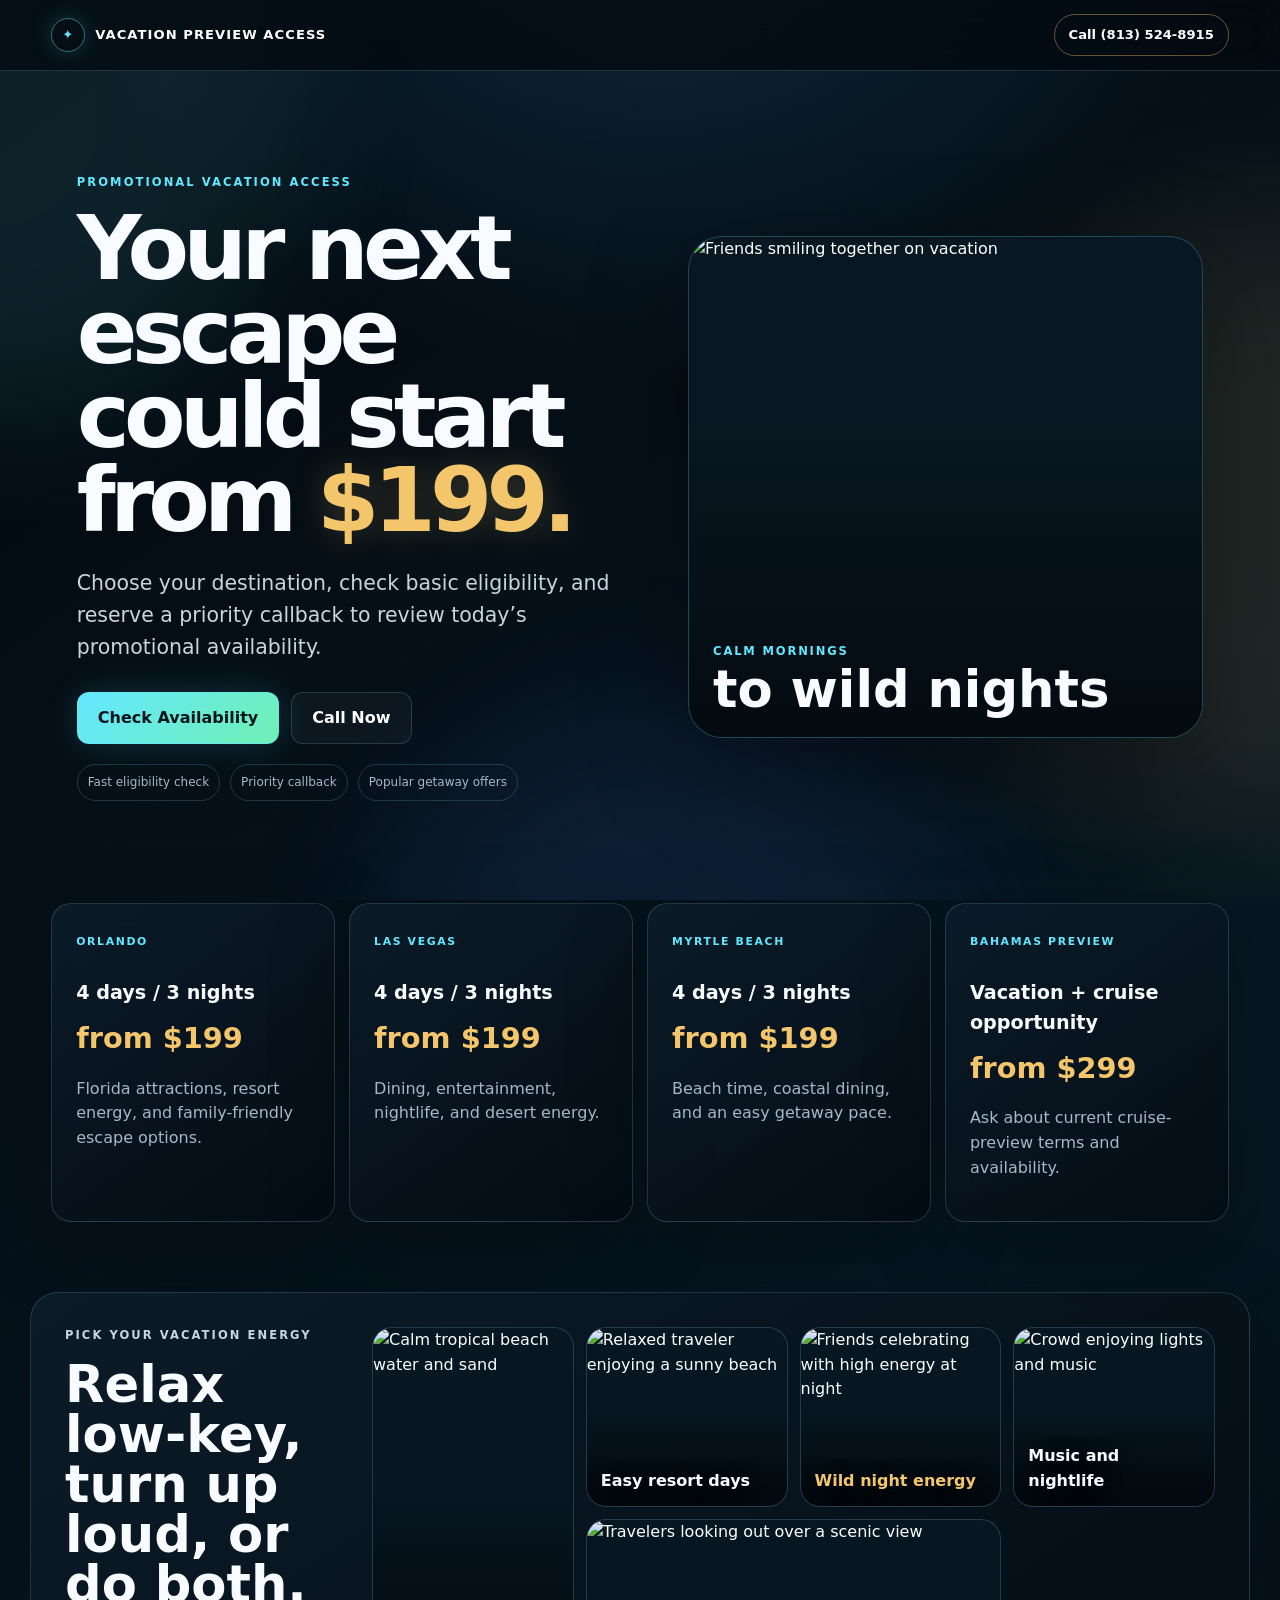
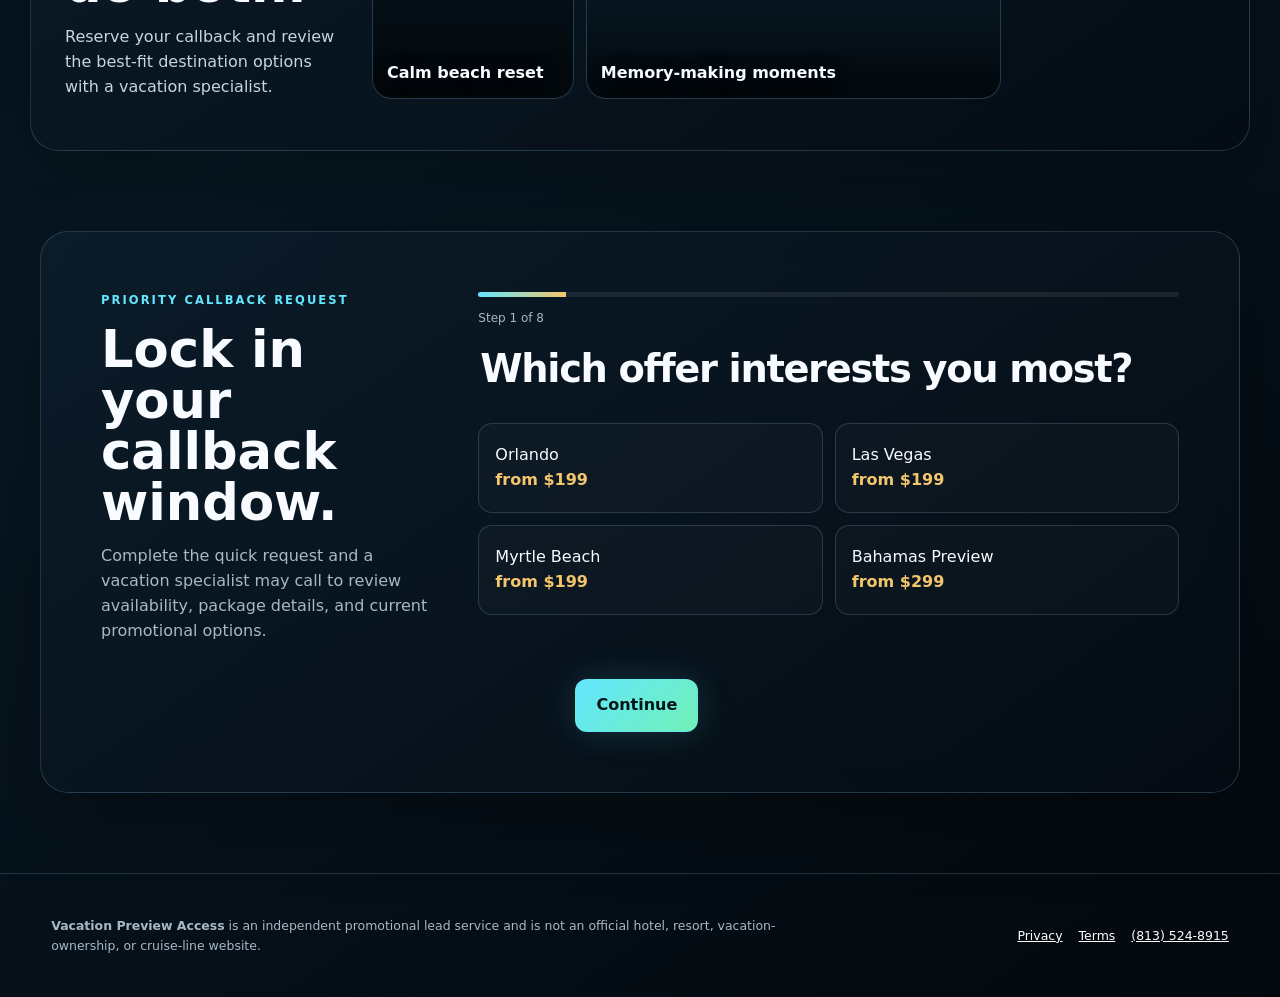
==== commit 1c7c710e: "Update Las Vegas offer price to 199" ====
--- a/index.html
+++ b/index.html
@@ -20,7 +20,7 @@
     <section class="hero">
       <div class="hero-copy">
         <p class="eyebrow">Promotional vacation access</p>
-        <h1>Your next escape could start from <em>$99.</em></h1>
+        <h1>Your next escape could start from <em>$199.</em></h1>
         <p class="lede">Choose your destination, check basic eligibility, and reserve a priority callback to review today’s promotional availability.</p>
         <div class="hero-actions">
           <a class="btn primary" href="#lead-form">Check Availability</a>
@@ -36,7 +36,7 @@
 
     <section class="offers" aria-label="Promotional vacation opportunities">
       <article><span>ORLANDO</span><h2>4 days / 3 nights</h2><strong>from $199</strong><p>Florida attractions, resort energy, and family-friendly escape options.</p></article>
-      <article><span>LAS VEGAS</span><h2>4 days / 3 nights</h2><strong>from $99</strong><p>Dining, entertainment, nightlife, and desert energy.</p></article>
+      <article><span>LAS VEGAS</span><h2>4 days / 3 nights</h2><strong>from $199</strong><p>Dining, entertainment, nightlife, and desert energy.</p></article>
       <article><span>MYRTLE BEACH</span><h2>4 days / 3 nights</h2><strong>from $199</strong><p>Beach time, coastal dining, and an easy getaway pace.</p></article>
       <article><span>BAHAMAS PREVIEW</span><h2>Vacation + cruise opportunity</h2><strong>from $299</strong><p>Ask about current cruise-preview terms and availability.</p></article>
     </section>
@@ -76,7 +76,7 @@
 
         <fieldset class="step active"><legend>Which offer interests you most?</legend><div class="choices">
           <label><input type="radio" name="destination" value="Orlando from $199" required><span>Orlando <b>from $199</b></span></label>
-          <label><input type="radio" name="destination" value="Las Vegas from $99"><span>Las Vegas <b>from $99</b></span></label>
+          <label><input type="radio" name="destination" value="Las Vegas from $199"><span>Las Vegas <b>from $199</b></span></label>
           <label><input type="radio" name="destination" value="Myrtle Beach from $199"><span>Myrtle Beach <b>from $199</b></span></label>
           <label><input type="radio" name="destination" value="Bahamas preview from $299"><span>Bahamas Preview <b>from $299</b></span></label>
         </div></fieldset>
